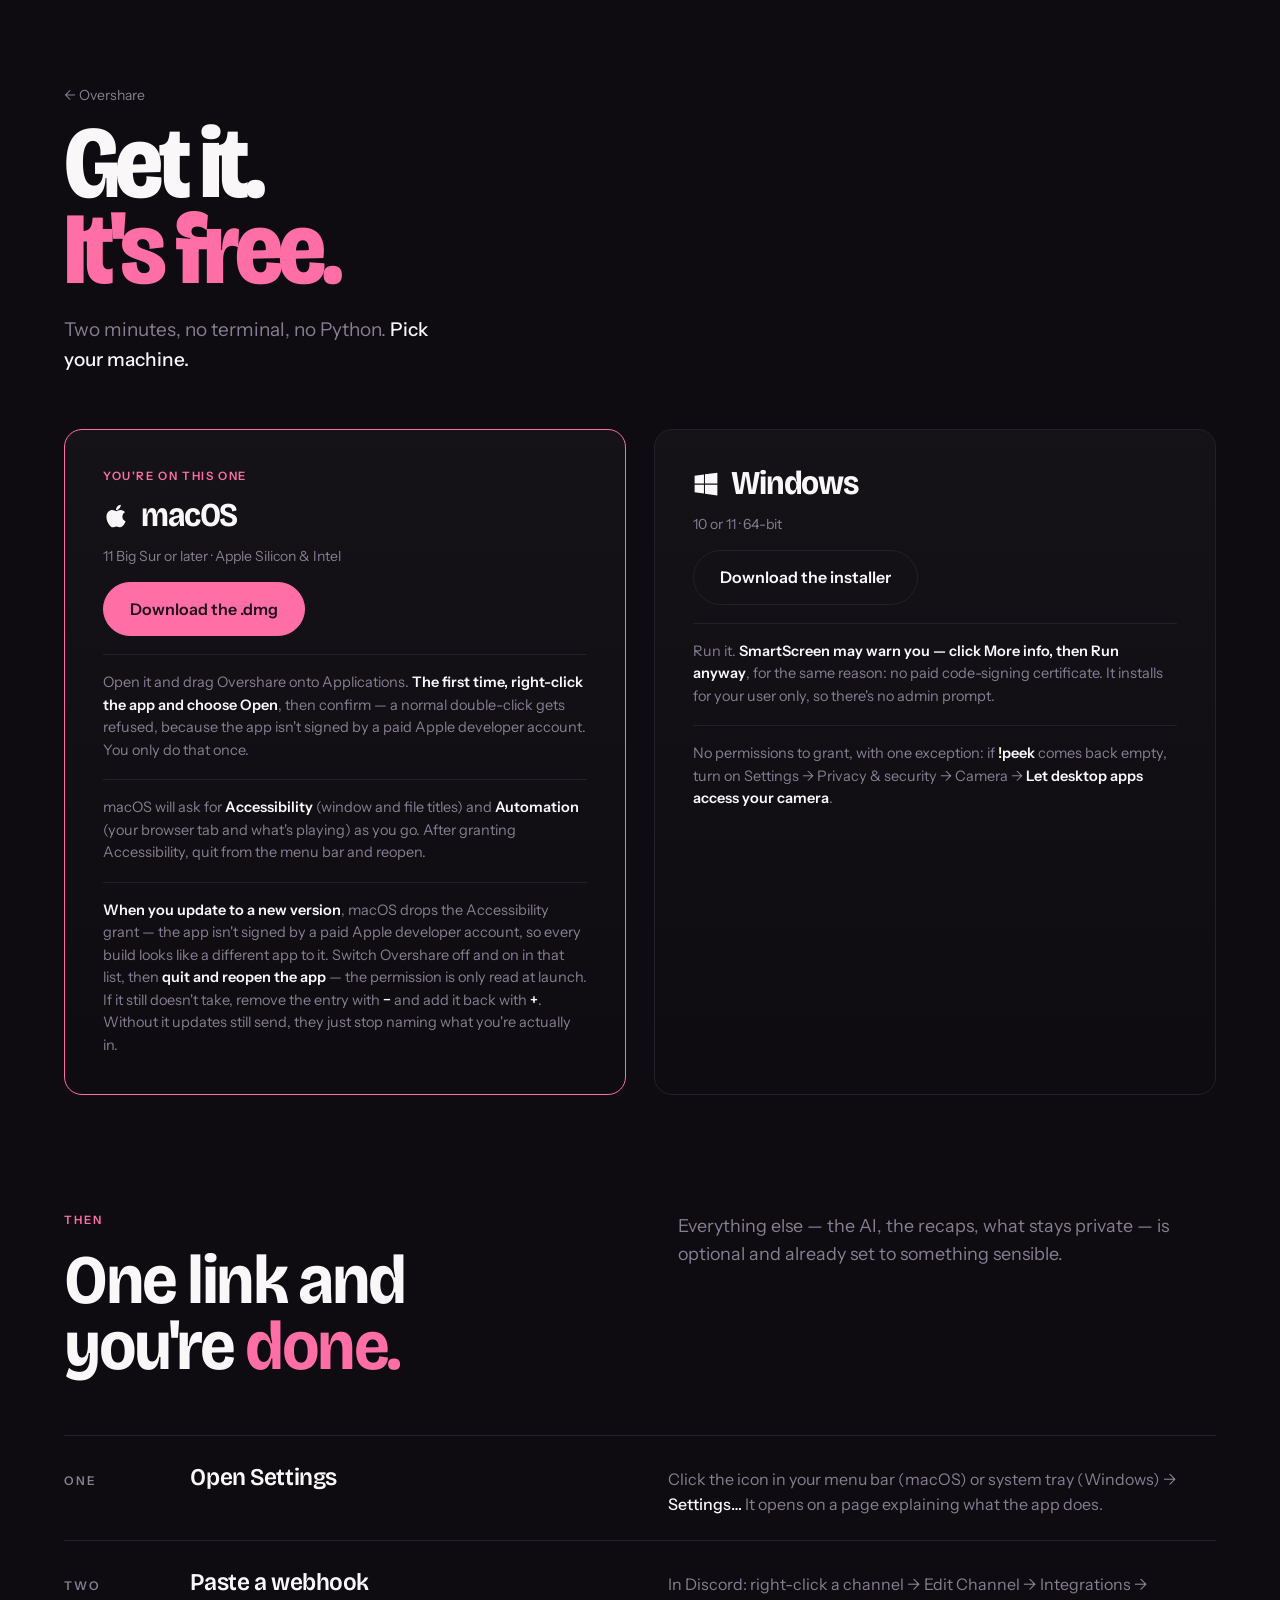
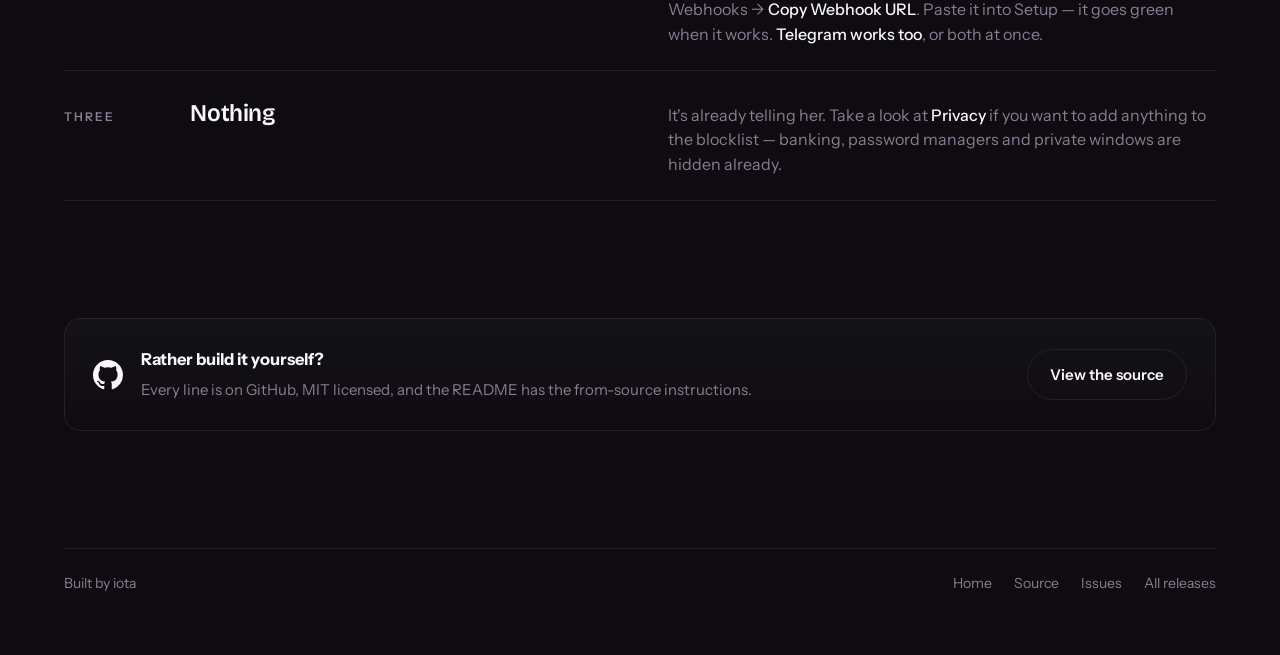
==== docs/install.html @ 35891e6e "Walk back the claim that toggling can't work I said toggling the Accessibility entry "genuinely cann" ====
<!DOCTYPE html>
<html lang="en">
<head>
<meta charset="utf-8">
<meta name="viewport" content="width=device-width, initial-scale=1">
<title>Install Overshare</title>
<meta name="description" content="Download Overshare for macOS or Windows. Two minutes, no terminal, no Python.">
<meta property="og:title" content="Install Overshare">
<meta property="og:description" content="Two minutes, no terminal, no Python.">
<meta property="og:type" content="website">
<link rel="icon" type="image/png" sizes="32x32" href="favicon.png">
<link rel="apple-touch-icon" href="icon-180.png">

<link rel="canonical" href="https://iota-x.github.io/overshare/install.html">
<meta property="og:url" content="https://iota-x.github.io/overshare/install.html">
<meta property="og:image" content="https://iota-x.github.io/overshare/og.png">
<meta property="og:image:width" content="1200">
<meta property="og:image:height" content="630">
<meta name="twitter:card" content="summary_large_image">

<link rel="preconnect" href="https://fonts.googleapis.com">
<link rel="preconnect" href="https://fonts.gstatic.com" crossorigin>
<link href="https://fonts.googleapis.com/css2?family=Bricolage+Grotesque:opsz,wdth,wght@12..96,75..100,400..800&family=Instrument+Sans:ital,wght@0,400..600;1,400&display=swap" rel="stylesheet">
<link rel="stylesheet" href="style.css">
</head>
<body>

<div class="frame">

  <section class="slab">
    <a class="back" href="./">← Overshare</a>
    <h1 class="statement"><span>Get it.</span><span class="hit">It's free.</span></h1>
    <p class="claim up" style="margin-top:22px">
      Two minutes, no terminal, no Python. <b id="ver">Pick your machine.</b></p>
  </section>

  <section class="platforms">
    <div class="plat up" id="mac">
      <span class="tag" id="mac-tag" hidden>You're on this one</span>
      <h2>
        <svg viewBox="0 0 384 512" aria-hidden="true"><path d="M318.7 268.7c-.2-36.7 16.4-64.4 50-84.8-18.8-26.9-47.2-41.7-84.7-44.6-35.5-2.8-74.3 20.7-88.5 20.7-15 0-49.4-19.7-76.4-19.7C63.3 141.2 4 184.8 4 273.5q0 39.3 14.4 81.2c12.8 36.7 59 126.7 107.2 125.2 25.2-.6 43-17.9 75.8-17.9 31.8 0 48.3 17.9 76.4 17.9 48.6-.7 90.4-82.5 102.6-119.3-65.2-30.7-61.7-90-61.7-91.9zm-56.6-164.2c27.3-32.4 24.8-61.9 24-72.5-24.1 1.4-52 16.4-67.9 34.9-17.5 19.8-27.8 44.3-25.6 71.9 26.1 2 49.9-11.4 69.5-34.3z"/></svg>
        macOS
      </h2>
      <p class="req">11 Big Sur or later · Apple Silicon &amp; Intel</p>
      <a class="dl on" id="dl-mac" href="https://github.com/iota-x/overshare/releases/latest/download/Overshare-macOS.dmg">
        Download the .dmg</a>
      <p class="note">Open it and drag Overshare onto Applications. <b>The first
        time, right-click the app and choose Open</b>, then confirm — a normal
        double-click gets refused, because the app isn't signed by a paid Apple
        developer account. You only do that once.</p>
      <p class="note">macOS will ask for <b>Accessibility</b> (window and file
        titles) and <b>Automation</b> (your browser tab and what's playing) as you
        go. After granting Accessibility, quit from the menu bar and reopen.</p>
      <p class="note"><b>When you update to a new version</b>, macOS drops the
        Accessibility grant — the app isn't signed by a paid Apple developer
        account, so every build looks like a different app to it. Switch
        Overshare off and on in that list, then <b>quit and reopen the app</b> —
        the permission is only read at launch. If it still doesn't take, remove
        the entry with <b>−</b> and add it back with <b>+</b>. Without it
        updates still send, they just stop naming what you're actually in.</p>
    </div>

    <div class="plat up" id="win" style="--d:80ms">
      <span class="tag" id="win-tag" hidden>You're on this one</span>
      <h2>
        <svg viewBox="0 0 448 512" aria-hidden="true"><path d="M0 93.7l183.6-25.3v177.4H0V93.7zm0 324.6l183.6 25.3V268.4H0v149.9zm203.8 28L448 480V268.4H203.8v177.9zm0-380.6v180.1H448V32L203.8 65.7z"/></svg>
        Windows
      </h2>
      <p class="req">10 or 11 · 64-bit</p>
      <a class="dl" id="dl-win" href="https://github.com/iota-x/overshare/releases/latest/download/Overshare-Windows.exe">
        Download the installer</a>
      <p class="note">Run it. <b>SmartScreen may warn you — click More info, then
        Run anyway</b>, for the same reason: no paid code-signing certificate. It
        installs for your user only, so there's no admin prompt.</p>
      <p class="note">No permissions to grant, with one exception: if
        <b>!peek</b> comes back empty, turn on Settings → Privacy &amp; security →
        Camera → <b>Let desktop apps access your camera</b>.</p>
    </div>
  </section>

  <section class="beat" style="padding-top:0">
    <div class="split">
      <div class="lines up">
        <span class="kicker">Then</span>
        <h2>One link and you're <em>done.</em></h2>
      </div>
      <div class="say up">
        <p>Everything else — the AI, the recaps, what stays private — is optional
           and already set to something sensible.</p>
      </div>
    </div>

    <div class="rows">
      <div class="row up">
        <span class="k">One</span>
        <h3>Open Settings</h3>
        <p>Click the icon in your menu bar (macOS) or system tray (Windows) →
           <b>Settings…</b> It opens on a page explaining what the app does.</p>
      </div>
      <div class="row up">
        <span class="k">Two</span>
        <h3>Paste a webhook</h3>
        <p>In Discord: right-click a channel → Edit Channel → Integrations →
           Webhooks → <b>Copy Webhook URL</b>. Paste it into Setup — it goes green
           when it works. <b>Telegram works too</b>, or both at once.</p>
      </div>
      <div class="row up">
        <span class="k">Three</span>
        <h3>Nothing</h3>
        <p>It's already telling her. Take a look at <b>Privacy</b> if you want to
           add anything to the blocklist — banking, password managers and private
           windows are hidden already.</p>
      </div>
    </div>
  </section>

  <section class="beat" style="padding-top:0">
    <div class="oss up">
      <svg class="mk" viewBox="0 0 16 16" aria-hidden="true"><path d="M8 0C3.58 0 0 3.58 0 8c0 3.54 2.29 6.53 5.47 7.59.4.07.55-.17.55-.38 0-.19-.01-.82-.01-1.49-2.01.37-2.53-.49-2.69-.94-.09-.23-.48-.94-.82-1.13-.28-.15-.68-.52-.01-.53.63-.01 1.08.58 1.23.82.72 1.21 1.87.87 2.33.66.07-.52.28-.87.51-1.07-1.78-.2-3.64-.89-3.64-3.95 0-.87.31-1.59.82-2.15-.08-.2-.36-1.02.08-2.12 0 0 .67-.21 2.2.82.64-.18 1.32-.27 2-.27s1.36.09 2 .27c1.53-1.04 2.2-.82 2.2-.82.44 1.1.16 1.92.08 2.12.51.56.82 1.27.82 2.15 0 3.07-1.87 3.75-3.65 3.95.29.25.54.73.54 1.48 0 1.07-.01 1.93-.01 2.2 0 .21.15.46.55.38A8.01 8.01 0 0 0 16 8c0-4.42-3.58-8-8-8Z"/></svg>
      <div><b>Rather build it yourself?</b>
        <span>Every line is on GitHub, MIT licensed, and the README has the
        from-source instructions.</span></div>
      <a class="dl" href="https://github.com/iota-x/overshare">View the source</a>
    </div>
  </section>

  <footer>
    <span>Built by <a href="https://github.com/iota-x">iota</a></span>
    <nav>
      <a href="./">Home</a>
      <a href="https://github.com/iota-x/overshare">Source</a>
      <a href="https://github.com/iota-x/overshare/issues">Issues</a>
      <a href="https://github.com/iota-x/overshare/releases">All releases</a>
    </nav>
  </footer>
</div>

<script>
  // The statement's words are hidden until `lit` lands — same as the home page.
  document.body.classList.add('lit');

  document.querySelectorAll('.up').forEach(function (e) {
    setTimeout(function () { e.classList.add('in'); }, 40);
  });

  // Lead with the platform they're actually on, and name the real files.
  (function () {
    var win = /Windows/i.test(navigator.userAgent);
    document.getElementById(win ? 'win-tag' : 'mac-tag').hidden = false;
    document.getElementById(win ? 'win' : 'mac').classList.add('here');
    if (win) {
      document.getElementById('dl-win').classList.add('on');
      document.getElementById('dl-mac').classList.remove('on');
    }
    fetch('https://api.github.com/repos/iota-x/overshare/releases/latest')
      .then(function (r) { return r.ok ? r.json() : Promise.reject(r.status); })
      .then(function (rel) {
        var mb = function (b) { return Math.round(b / 1048576) + ' MB'; };
        (rel.assets || []).forEach(function (a) {
          // hrefs are permanent already; the API only supplies the labels.
          if (/^Overshare-\d.*\.dmg$/i.test(a.name)) {
            document.getElementById('dl-mac').textContent = 'Download the .dmg · ' + mb(a.size);
          }
          if (/^Overshare-Setup-\d.*\.exe$/i.test(a.name)) {
            document.getElementById('dl-win').textContent = 'Download the installer · ' + mb(a.size);
          }
        });
        if (rel.tag_name) {
          document.getElementById('ver').textContent =
            'Latest is ' + rel.tag_name + '. Pick your machine.';
        }
      }).catch(function () {});
  })();
</script>

</body>
</html>
---- docs/style.css ----
/* ------------------------------------------------------------------------
     Minimal, so everything rests on the type. One statement, one enormous
     product shot, and as little else as the page can survive with. The accent
     appears three times on the whole page; that scarcity is the point.
     ------------------------------------------------------------------------ */
  :root {
    --ink:   #0E0C11;
    --raise: #16131B;   /* the only lifted surface */
    --edge:  #251F2D;
    --text:  #FAF7F9;
    --mute:  #877E92;
    --rose:  #FF6FA5;
    --iris:  #F2C14B;   /* the eye, and only the eye */

    --display: "Bricolage Grotesque", system-ui, sans-serif;
    --body:    "Instrument Sans", system-ui, -apple-system, sans-serif;

    --gut: clamp(24px, 5vw, 76px);   /* one gutter, everywhere */
    --beat: clamp(88px, 13vh, 160px);/* one vertical rhythm, everywhere */
  }

  * { box-sizing: border-box; }
  html { scroll-behavior: smooth; }
  body {
    margin: 0; background: var(--ink); color: var(--text);
    font-family: var(--body); font-size: 17px; line-height: 1.55;
    -webkit-font-smoothing: antialiased; overflow-x: hidden;
  }
  a { color: inherit; }
  ::selection { background: var(--rose); color: #23101A; }
  :focus-visible { outline: 2px solid var(--rose); outline-offset: 4px; }

  .frame { width: 100%; max-width: 1440px; margin-inline: auto; padding-inline: var(--gut); }

  /* Small letterspaced labels do the work a mono face would, without adding
     a third typeface to a page this quiet. */
  .kicker {
    display: block; font-size: 11.5px; font-weight: 600; letter-spacing: .18em;
    text-transform: uppercase; color: var(--rose); margin-bottom: 4px;
  }
  .label {
    font-size: 11.5px; font-weight: 600; letter-spacing: .18em;
    text-transform: uppercase; color: var(--mute);
  }

  /* --- The statement ------------------------------------------------------- */
  .hero { min-height: 100svh; display: flex; flex-direction: column; justify-content: space-between;
          padding-top: 26px; padding-bottom: clamp(28px, 5vh, 56px); }
  /* The art used to start flush against the top rule with nothing between them. */
  .hero-body { margin-top: clamp(28px, 6vh, 72px); }
  .hero-top { display: flex; align-items: center; gap: 14px; }
  .mark { font-family: var(--display); font-weight: 700; font-size: 17px;
          letter-spacing: -.02em; display: inline-flex; align-items: center; gap: 9px; }
  .mark svg { width: 21px; height: 21px; fill: none; stroke: var(--rose);
              stroke-width: 1.7; stroke-linecap: round; stroke-linejoin: round; }

  /* The right of the top rule was empty, and on a page this bare an empty
     corner reads as unfinished rather than as restraint. */
  .top-nav { margin-left: auto; display: flex; align-items: center; gap: 6px; }
  .top-nav a {
    display: inline-flex; align-items: center; gap: 8px; text-decoration: none;
    color: var(--mute); font-size: 14px; padding: 8px 12px; border-radius: 999px;
    transition: color .2s, background .2s;
  }
  .top-nav a:hover { color: var(--text); background: var(--raise); }
  /* The one filled thing in the nav — it's the only action the page wants. */
  .top-nav a.cta { background: var(--rose); color: #23101A; font-weight: 600; }
  .top-nav a.cta:hover { background: #FF87B6; color: #23101A; }
  .top-nav svg { width: 16px; height: 16px; fill: currentColor; }
  @media (max-width: 700px) { .top-nav a span { display: none; } }

  /* Statement left, the app to its right — the empty half was the loudest
     thing on the page. */
  .hero-body { display: grid; grid-template-columns: minmax(0, 1fr); align-items: center; }
  @media (min-width: 1080px) {
    .hero-body { grid-template-columns: minmax(0, 1.2fr) minmax(0, .8fr); gap: clamp(24px, 4vw, 64px); }
    /* Sharing the row with the art costs the statement some width, so it comes
       down a size — "She knows" belongs on one line. */
    .hero .statement { font-size: clamp(58px, 9.4vw, 148px); }
  }
  .hero-art { position: relative; display: none; }
  @media (min-width: 1080px) { .hero-art { display: block; } }
  /* The eight pages crossfade in place; the frame never moves. */
  /* Run to the actual right edge of the screen. At 118% the window stopped
     short of it on a wide display, which read as a cropped picture rather than
     one continuing past the frame. The extra is the container's own gutter plus
     whatever centring margin the 1440 cap leaves over. */
  .hero-art .frames {
    position: relative; aspect-ratio: 880 / 1014;
    width: calc(100% + var(--gut) + max(0px, (100vw - 1440px) / 2));
    border: 1px solid var(--edge); border-radius: 16px; overflow: hidden;
    box-shadow: 0 70px 150px -60px rgba(0,0,0,1);
    mask-image: linear-gradient(180deg, #000 72%, transparent);
    -webkit-mask-image: linear-gradient(180deg, #000 72%, transparent);
  }
  .hero-art .frame {
    position: absolute; inset: 0; width: 100%; height: 100%;
    object-fit: cover; object-position: top left;
    /* Short on purpose: the eight shots share an identical sidebar, so a slow
       crossfade ghosts two highlighted rows at once. This reads as a click. */
    opacity: 0; transition: opacity .16s linear;
  }
  .hero-art .frame.on { opacity: 1; }

  /* Rows of the app's own sidebar, as percentages of the shot — the window is
     a fixed layout, so these stay aligned at every size. */
  /* Same width as the frames, so the hotspots stay over the drawn sidebar. */
  .hero-art .spots {
    position: absolute; inset: 0;
    width: calc(100% + var(--gut) + max(0px, (100vw - 1440px) / 2));
  }
  .hero-art .spots button {
    position: absolute; left: 2%; width: 33%; height: 6.14%;
    background: none; border: 0; padding: 0; cursor: pointer; border-radius: 8px;
  }
  .hero-art .spots button:nth-child(1) { top: 10.4%; }
  .hero-art .spots button:nth-child(2) { top: 16.6%; }
  .hero-art .spots button:nth-child(3) { top: 22.7%; }
  .hero-art .spots button:nth-child(4) { top: 28.9%; }
  .hero-art .spots button:nth-child(5) { top: 35.0%; }
  .hero-art .spots button:nth-child(6) { top: 41.1%; }
  .hero-art .spots button:nth-child(7) { top: 47.3%; }
  .hero-art .spots button:nth-child(8) { top: 53.4%; }
  /* A bloom behind the window, not around it. The old one reached 12% past
     each side, which against a dark screenshot read as a box the picture was
     failing to fill. Kept well inside the art and much softer. */
  .hero-art::after {
    content: ""; position: absolute; z-index: -1; pointer-events: none;
    left: 18%; right: 18%; top: 8%; height: 46%;
    background: radial-gradient(closest-side, rgba(255,111,165,.14), transparent);
    filter: blur(52px);
  }

  .statement {
    font-family: var(--display);
    font-variation-settings: "wdth" 88, "opsz" 96;
    font-weight: 800;
    font-size: clamp(58px, 14.2vw, 208px);
    line-height: .84; letter-spacing: -.045em;
    margin: clamp(40px, 8vh, 90px) 0 0; text-wrap: balance;
  }
  .statement > span { display: block; }
  .statement .hit { color: var(--rose); }

  /* The second line types itself: "She knows everything." → "she knows it's
     3am." and back. min-height holds the line open while it's mid-delete, so
     the art beside it doesn't jump every few seconds. */
  .statement .hit { min-height: .84em; }
  .statement .caret {
    display: inline-block; width: .055em; height: .62em; margin-left: .04em;
    background: currentColor; vertical-align: baseline;
    animation: blink 1.1s steps(1, end) infinite;
  }
  @keyframes blink { 0%, 55% { opacity: 1; } 56%, 100% { opacity: 0; } }
  /* Nothing types itself when motion is turned down — the first word just sits
     there, which is the sentence the page is actually making. */
  @media (prefers-reduced-motion: reduce) { .statement .caret { display: none; } }

  .foot-hero {
    display: flex; align-items: flex-end; justify-content: space-between;
    gap: 32px; flex-wrap: wrap; margin-top: clamp(36px, 7vh, 78px);
  }
  .claim { max-width: 30ch; color: var(--mute); font-size: clamp(16px, 1.5vw, 19px); }
  .claim b { color: var(--text); font-weight: 500; }

  .grab { display: flex; gap: 10px; flex-wrap: wrap; align-items: center; }
  .dl {
    display: inline-flex; align-items: center; gap: 9px; text-decoration: none;
    padding: 13px 22px; border-radius: 999px; font-size: 15px; font-weight: 600;
    border: 1px solid var(--edge); color: var(--text);
    transition: border-color .25s, background .25s, transform .25s;
  }
  .dl:hover { border-color: #4A4056; transform: translateY(-2px); }
  .dl.on { background: var(--rose); border-color: var(--rose); color: #23101A; }
  .dl.on:hover { background: #FF87B6; border-color: #FF87B6; }
  .dl svg { width: 17px; height: 17px; fill: currentColor; }
  .meta { color: var(--mute); font-size: 13px; letter-spacing: .01em; }

  /* --- The watcher --------------------------------------------------------
     An original ringed-iris eye, not anyone's character art. The pupil tracks
     the cursor for as long as you're on the page: the product watches you, so
     the page does too. */
  .eye { display: block; overflow: visible; }
  .eye .lid   { fill: none; stroke: currentColor; stroke-width: 2.6;
                stroke-linecap: round; stroke-linejoin: round; }
  .eye .globe { fill: var(--iris); stroke: none; }
  .eye .ring  { fill: none; stroke: #1A1206; stroke-width: 1.7; opacity: .8; }
  .eye .pupil { fill: #150F04; }
  .eye .look  { transition: transform .18s cubic-bezier(.22,.61,.36,1); }
  .eye .shutter {
    transform-origin: 50% 50%; transform-box: fill-box;
    animation: blink 7s ease-in-out infinite;
  }
  @keyframes blink {
    0%, 92%, 100% { transform: scaleY(1); }
    95%           { transform: scaleY(.06); }
  }

  .watcher {
    display: flex; flex-direction: column; align-items: center; gap: 22px;
    padding-block: var(--beat); text-align: center; color: var(--rose);
  }
  .watcher .art {
    display: block; width: 100%; max-width: 1100px; height: auto;
    border: 1px solid var(--edge); border-radius: 14px;
    box-shadow: 0 50px 120px -50px rgba(255,111,165,.28),
                0 40px 100px -60px rgba(0,0,0,.9);
  }
  /* The picture already says the line, so the caption stays a caption. */
  .watcher p { margin: 0; }
  .watcher small { color: var(--mute); font-size: 15px; }
  /* Says out loud what the picture is doing there. Quieter than the caption
     above it, because it's the legal note and not the joke. */
  .watcher .fineprint { max-width: 62ch; }
  .watcher .fineprint small { font-size: 12.5px; line-height: 1.55; opacity: .62; }

  .mark .eye { width: 22px; height: 22px; color: var(--rose); }

  @media (prefers-reduced-motion: reduce) {
    .eye .shutter { animation: none; }
    .eye .look { transition: none; }
  }

  /* --- The shot ------------------------------------------------------------ */
  .stage { padding-block: var(--beat); position: relative; }
  .stage::before {                        /* echoes the hero's glow, once */
    content: ""; position: absolute; z-index: 0;
    left: 50%; top: 16%; width: min(720px, 62vw); height: 300px;
    transform: translateX(-50%);
    background: radial-gradient(closest-side, rgba(255,111,165,.11), transparent);
    filter: blur(46px); pointer-events: none;
  }
  .shot { position: relative; z-index: 1; }
  /* Capped: full-bleed, this was the loudest thing on the page. */
  .shot { max-width: 1040px; margin-inline: auto; }
  .shot img {
    display: block; width: 100%; height: auto; cursor: zoom-in;
    border: 1px solid var(--edge); border-radius: clamp(10px, 1.2vw, 18px);
    box-shadow: 0 60px 140px -50px rgba(0,0,0,.95);
  }
  .cap { display: flex; justify-content: space-between; gap: 20px;
         margin-top: 18px; flex-wrap: wrap; }

  /* --- Prose beats: a few lines, set large. No cards. --------------------- */
  .beat { padding-block: var(--beat); }
  /* The measure belongs on the heading, not its wrapper: `ch` resolves against
     the element's own font, so 22ch on a 17px container was a 190px column and
     the 76px headings broke every other word. */
  .lines { max-width: none; }
  .lines h2 { max-width: 13ch; }
  h2 {
    font-family: var(--display); font-variation-settings: "wdth" 92, "opsz" 40;
    font-weight: 700; font-size: clamp(34px, 5.4vw, 76px);
    line-height: .96; letter-spacing: -.035em; margin: 18px 0 0;
  }
  h2 em { font-style: normal; color: var(--rose); }

  .split { display: grid; grid-template-columns: 1fr 1fr; gap: clamp(32px, 6vw, 96px); align-items: start; }
  .split .say { color: var(--mute); font-size: clamp(16px, 1.4vw, 19px); max-width: 46ch; }
  .split .say p { margin: 0 0 18px; }
  .split .say p:last-child { margin-bottom: 0; }
  .split .say b { color: var(--text); font-weight: 500; }

  /* A list that reads as a list, not a grid of boxes. */
  .rows { border-top: 1px solid var(--edge); margin-top: clamp(40px, 6vh, 72px); }
  .row {
    display: grid; grid-template-columns: 8ch 1fr 1.25fr; gap: clamp(16px, 3vw, 48px);
    padding: clamp(20px, 2.6vh, 30px) 0; border-bottom: 1px solid var(--edge);
    align-items: baseline;
  }
  .row .k { color: var(--mute); font-size: 12px; font-weight: 600;
            letter-spacing: .16em; text-transform: uppercase; }
  .row h3 { margin: 0; font-size: clamp(18px, 1.9vw, 24px); font-weight: 600;
            letter-spacing: -.018em; font-family: var(--display);
            font-variation-settings: "wdth" 95, "opsz" 24; }
  .row p { margin: 0; color: var(--mute); font-size: 16px; }
  .row p b { color: var(--text); font-weight: 500; }

  .pair { display: grid; grid-template-columns: 1fr 1fr; gap: clamp(14px, 2vw, 26px);
          margin-top: clamp(36px, 6vh, 64px); }
  .pair img {
    display: block; width: 100%; height: auto; cursor: zoom-in;
    border: 1px solid var(--edge); border-radius: 12px;
  }
  .pair figure { margin: 0; }
  .pair figcaption { margin-top: 12px; color: var(--mute); font-size: 14px; }
  .pair figcaption b { color: var(--text); font-weight: 500; }

  details { border-bottom: 1px solid var(--edge); }
  details summary {
    cursor: pointer; list-style: none; padding: 20px 0;
    font-size: clamp(17px, 1.7vw, 21px); font-weight: 500; letter-spacing: -.015em;
    display: flex; justify-content: space-between; align-items: center; gap: 20px;
  }
  details summary::-webkit-details-marker { display: none; }
  details summary::after { content: "+"; color: var(--mute); font-weight: 400; }
  details[open] summary::after { content: "−"; color: var(--rose); }
  details .ans { padding: 0 0 22px; color: var(--mute); max-width: 62ch; margin: 0; }

  .close { padding-block: var(--beat) clamp(40px, 6vh, 70px); }
  .close .statement { font-size: clamp(40px, 8.6vw, 128px); margin-top: 0; }

  footer {
    border-top: 1px solid var(--edge); padding: 24px 0 60px;
    display: flex; justify-content: space-between; gap: 20px; flex-wrap: wrap;
    color: var(--mute); font-size: 14px;
  }
  footer a { text-decoration: none; }
  footer a:hover { color: var(--rose); }
  footer nav { display: flex; gap: 22px; flex-wrap: wrap; }

  /* --- Motion: one load sequence, then quiet ------------------------------ */
  .up { opacity: 0; transform: translateY(14px); }
  .up.in { opacity: 1; transform: none;
           transition: opacity .8s cubic-bezier(.19,1,.22,1), transform .8s cubic-bezier(.19,1,.22,1); }
  .statement > span { opacity: 0; transform: translateY(.14em); }
  .lit .statement > span {
    opacity: 1; transform: none;
    transition: opacity .9s cubic-bezier(.19,1,.22,1), transform .9s cubic-bezier(.19,1,.22,1);
  }
  .lit .statement > span:nth-child(2) { transition-delay: .09s; }
  .lit .statement > span:nth-child(3) { transition-delay: .18s; }

  @media (prefers-reduced-motion: reduce) {
    html { scroll-behavior: auto; }
    .up, .statement > span { opacity: 1; transform: none; transition: none; }
  }

  @media (max-width: 900px) {
    .split { grid-template-columns: 1fr; }
    .row { grid-template-columns: 1fr; gap: 8px; }
    .row .k { margin-bottom: 4px; }
    .pair { grid-template-columns: 1fr; }
    .lines { max-width: none; }
  }

  /* --- Overlays ------------------------------------------------------------ */
  #lightbox, #changelog {
    position: fixed; inset: 0; display: none; align-items: center; justify-content: center;
    padding: 22px; background: rgba(8,6,10,.93);
    backdrop-filter: blur(8px); -webkit-backdrop-filter: blur(8px);
  }
  #lightbox { z-index: 50; cursor: zoom-out; }
  #changelog { z-index: 60; }
  #lightbox.open, #changelog.open { display: flex; }
  #lightbox img { max-width: 100%; max-height: 100%; border-radius: 12px;
                  border: 1px solid rgba(255,255,255,.12); }
  #lightbox .x, .cl-x {
    border: 1px solid var(--edge); background: var(--raise); color: var(--mute);
    cursor: pointer; border-radius: 999px;
  }
  #lightbox .x { position: absolute; top: 18px; right: 22px; width: 40px; height: 40px; font-size: 19px; }
  .cl { background: var(--ink); border: 1px solid var(--edge); border-radius: 16px;
        width: min(680px, 100%); max-height: min(80vh, 760px); display: flex;
        flex-direction: column; overflow: hidden; }
  .cl-top { display: flex; align-items: center; gap: 14px; padding: 18px 22px;
            border-bottom: 1px solid var(--edge); flex-wrap: wrap; }
  .cl-top h3 { margin: 0; font-family: var(--display); font-size: 20px; font-weight: 700;
               letter-spacing: -.02em; }
  .cl-top .dl { margin-left: auto; padding: 8px 15px; font-size: 13px; }
  .cl-x { width: 32px; height: 32px; font-size: 17px; }
  .cl-x:hover { color: var(--text); }
  .cl-body { overflow-y: auto; padding: 4px 22px 22px; }
  .rel { padding: 20px 0; border-bottom: 1px solid var(--edge); }
  .rel:last-child { border-bottom: none; }
  .rel-h { display: flex; align-items: baseline; gap: 12px; flex-wrap: wrap; margin-bottom: 9px; }
  .rel-h b { font-size: 17px; font-family: var(--display); letter-spacing: -.02em; }
  .rel-h .now { font-size: 10.5px; letter-spacing: .14em; background: var(--rose);
                color: #23101A; padding: 3px 9px; border-radius: 999px; font-weight: 600; }
  .rel-h time { font-size: 13px; color: var(--mute); }
  .md { font-size: 15px; color: var(--mute); }
  .md h3 { font-size: 15px; margin: 15px 0 6px; font-weight: 600; color: var(--text); }
  .md p { margin: 0 0 10px; }
  .md ul { margin: 0 0 10px; padding-left: 20px; }
  .md li { margin-bottom: 5px; }
  .md b { color: var(--text); font-weight: 500; }
  .md code { font-size: 13px; background: var(--raise); border: 1px solid var(--edge);
             border-radius: 5px; padding: 1px 6px; }
  .empty { color: var(--mute); text-align: center; padding: 26px 0; }

/* --- Install page --------------------------------------------------------
   Its own page because "how do I actually get this" was a paragraph buried
   two thirds down the home page, competing with everything around it. */
.slab { padding-block: clamp(56px, 9vh, 110px) clamp(28px, 4vh, 48px); }
.slab .statement { font-size: clamp(44px, 8vw, 116px); margin-top: 14px; }
.back { display: inline-flex; align-items: center; gap: 8px; text-decoration: none;
        color: var(--mute); font-size: 14px; }
.back:hover { color: var(--rose); }

.platforms { display: grid; grid-template-columns: repeat(2, 1fr);
             gap: clamp(16px, 2.4vw, 28px); padding-bottom: var(--beat); }
@media (max-width: 860px) { .platforms { grid-template-columns: 1fr; } }
.plat {
  border: 1px solid var(--edge); border-radius: 18px; padding: clamp(24px, 3vw, 38px);
  background: linear-gradient(180deg, rgba(255,255,255,.028), transparent);
  display: flex; flex-direction: column; gap: 14px;
}
.plat.here { border-color: var(--rose); }
.plat h2 { font-size: clamp(24px, 2.6vw, 34px); margin: 0; display: flex;
           align-items: center; gap: 12px; }
.plat h2 svg { width: 26px; height: 26px; fill: currentColor; }
.plat .req { color: var(--mute); font-size: 14px; margin: 0; }
.plat .dl { align-self: flex-start; font-size: 16px; padding: 14px 26px; }
.plat .note { border-top: 1px solid var(--edge); padding-top: 16px; margin: 4px 0 0;
              color: var(--mute); font-size: 14.5px; }
.plat .note b { color: var(--text); font-weight: 600; }
.plat .tag { align-self: flex-start; font-size: 11.5px; font-weight: 600;
             letter-spacing: .14em; text-transform: uppercase; color: var(--rose); }

/* --- Open-source strip ---------------------------------------------------
   These were dropped when the page was rewritten, but install.html still uses
   them. Without a width the octocat has a viewBox and nothing else, so it
   expands to fill the page. */
.oss {
  border: 1px solid var(--edge); border-radius: 16px; padding: clamp(20px, 2.6vw, 28px);
  display: flex; gap: 18px; flex-wrap: wrap; align-items: center;
  background: linear-gradient(180deg, rgba(255,255,255,.028), transparent);
}
.oss svg.mk { width: 30px; height: 30px; flex: none; fill: var(--text); }
.oss > div { flex: 1 1 320px; }
.oss b { display: block; font-size: 16.5px; margin-bottom: 3px; }
.oss span { color: var(--mute); font-size: 15px; }
.oss .dl { flex: none; }
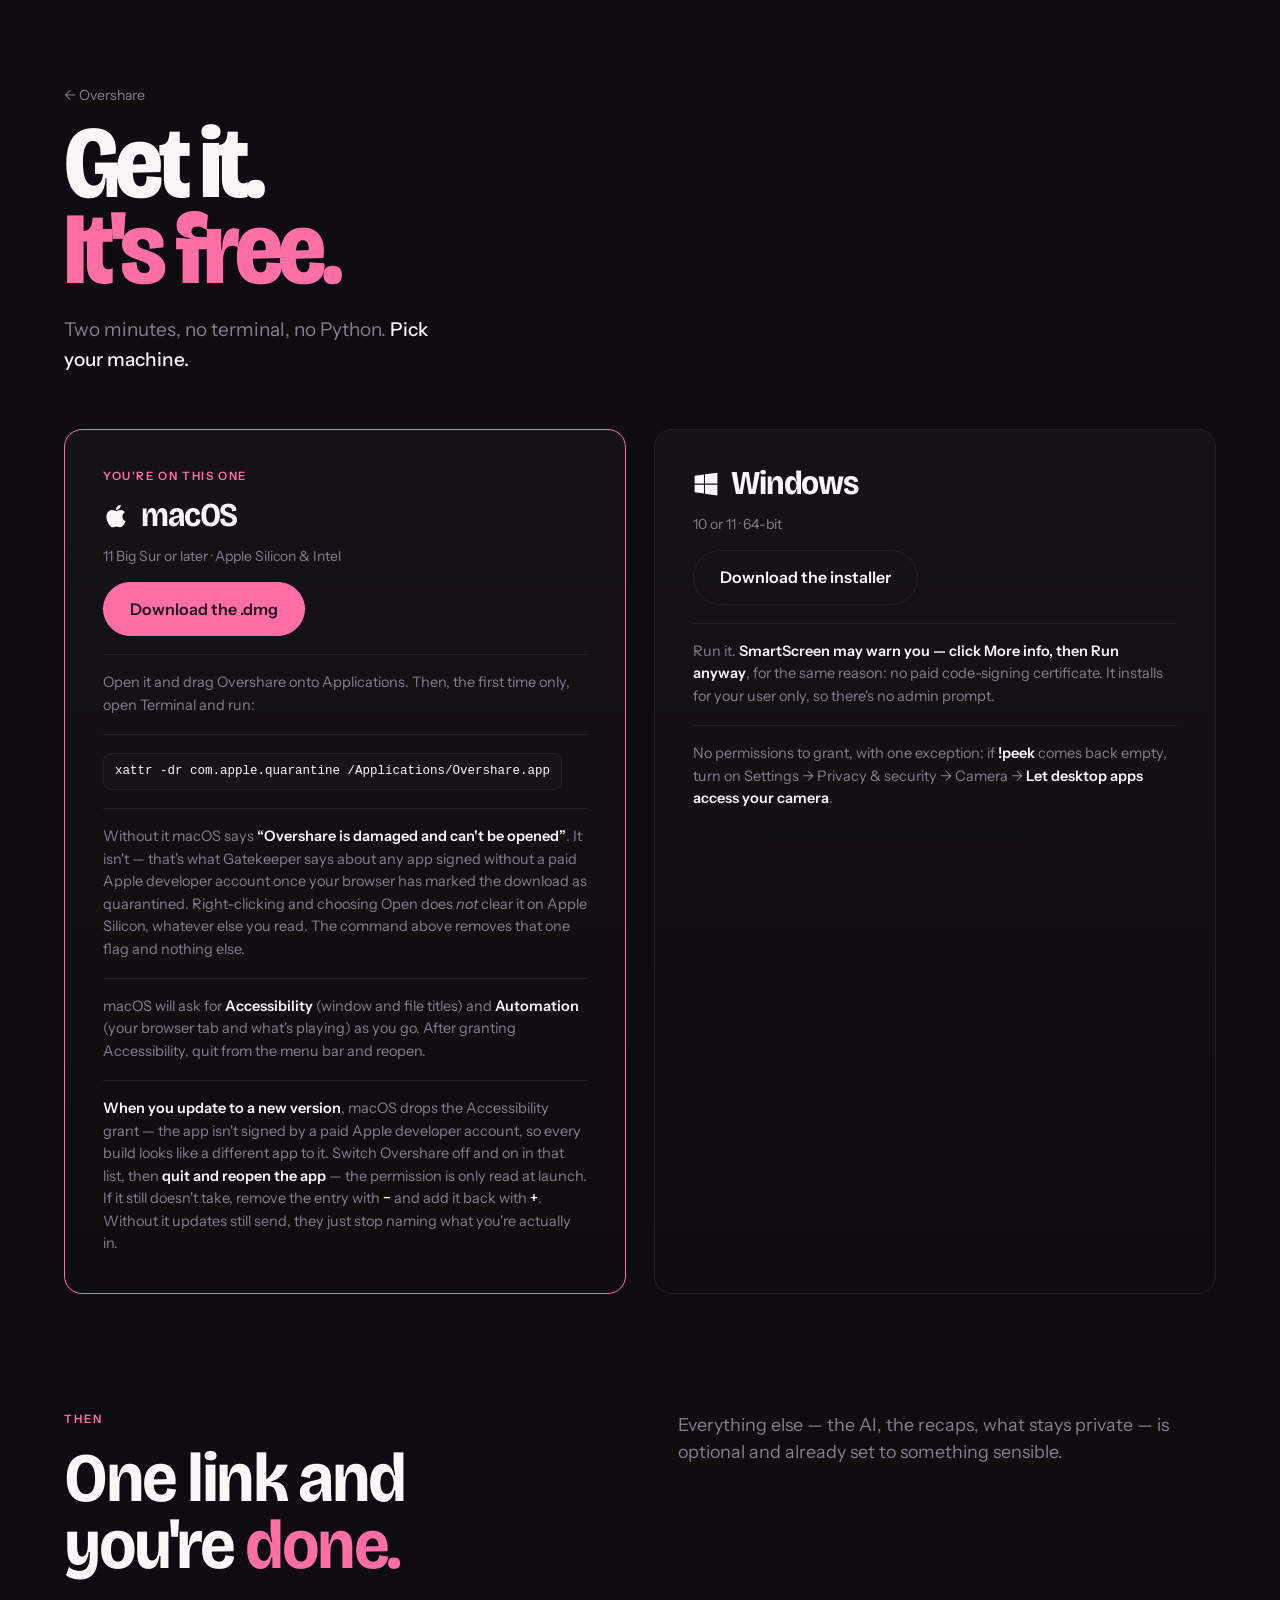
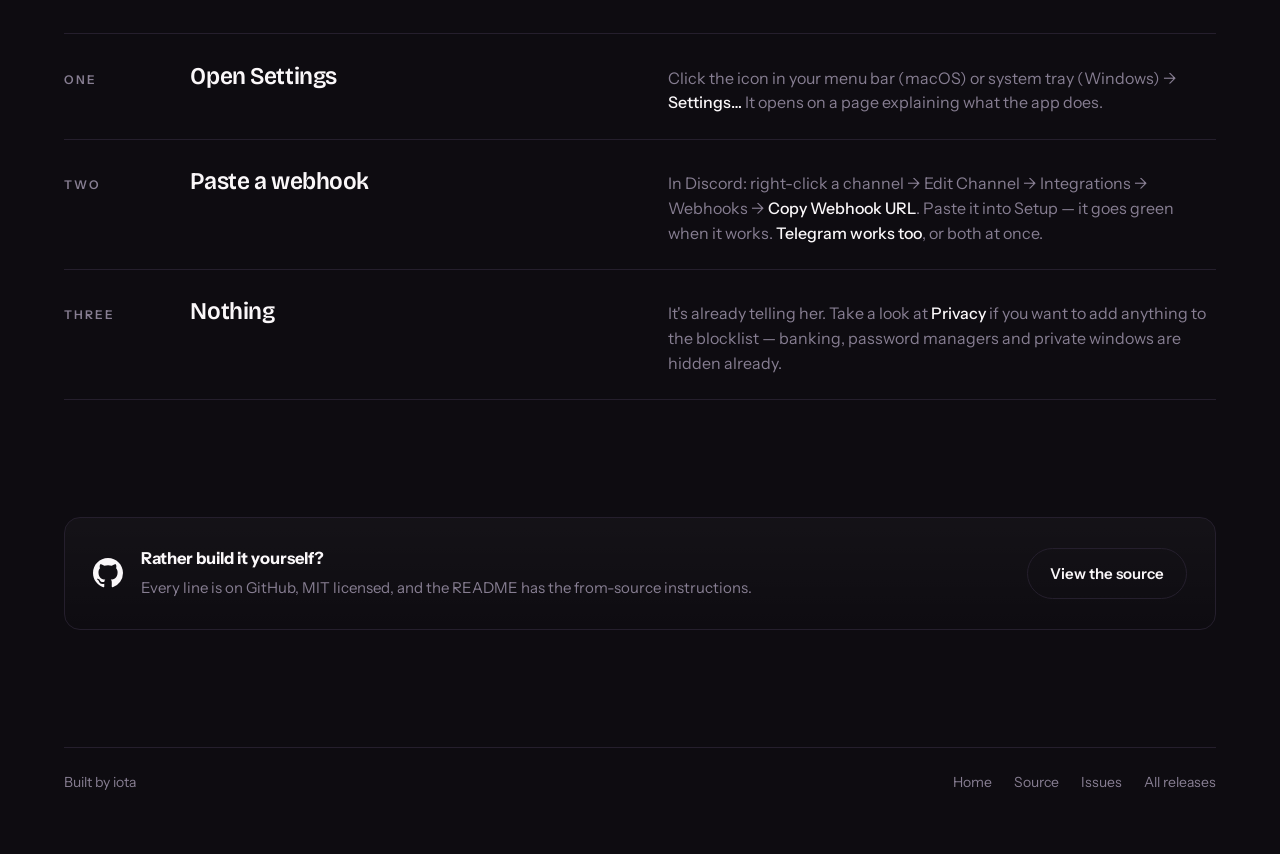
==== commit 5b6c521a: "Install the update over this copy, instead of asking for a drag "Download and install" downloaded, o" ====
--- a/docs/install.html
+++ b/docs/install.html
@@ -44,10 +44,15 @@
       <p class="req">11 Big Sur or later · Apple Silicon &amp; Intel</p>
       <a class="dl on" id="dl-mac" href="https://github.com/iota-x/overshare/releases/latest/download/Overshare-macOS.dmg">
         Download the .dmg</a>
-      <p class="note">Open it and drag Overshare onto Applications. <b>The first
-        time, right-click the app and choose Open</b>, then confirm — a normal
-        double-click gets refused, because the app isn't signed by a paid Apple
-        developer account. You only do that once.</p>
+      <p class="note">Open it and drag Overshare onto Applications. Then, the
+        first time only, open Terminal and run:</p>
+      <p class="note"><code>xattr -dr com.apple.quarantine /Applications/Overshare.app</code></p>
+      <p class="note">Without it macOS says <b>“Overshare is damaged and can't
+        be opened”</b>. It isn't — that's what Gatekeeper says about any app
+        signed without a paid Apple developer account once your browser has
+        marked the download as quarantined. Right-clicking and choosing Open
+        does <i>not</i> clear it on Apple Silicon, whatever else you read. The
+        command above removes that one flag and nothing else.</p>
       <p class="note">macOS will ask for <b>Accessibility</b> (window and file
         titles) and <b>Automation</b> (your browser tab and what's playing) as you
         go. After granting Accessibility, quit from the menu bar and reopen.</p>
--- a/docs/style.css
+++ b/docs/style.css
@@ -374,6 +374,14 @@
   .md ul { margin: 0 0 10px; padding-left: 20px; }
   .md li { margin-bottom: 5px; }
   .md b { color: var(--text); font-weight: 500; }
+  /* The one command on the install page has to be selectable and obvious. */
+  .note code {
+    display: inline-block; font-size: 12.5px; line-height: 1.5;
+    background: var(--raise); border: 1px solid var(--edge);
+    border-radius: 8px; padding: 8px 11px; margin-top: 2px;
+    color: var(--text); user-select: all; overflow-wrap: anywhere;
+  }
+
   .md code { font-size: 13px; background: var(--raise); border: 1px solid var(--edge);
              border-radius: 5px; padding: 1px 6px; }
   .empty { color: var(--mute); text-align: center; padding: 26px 0; }
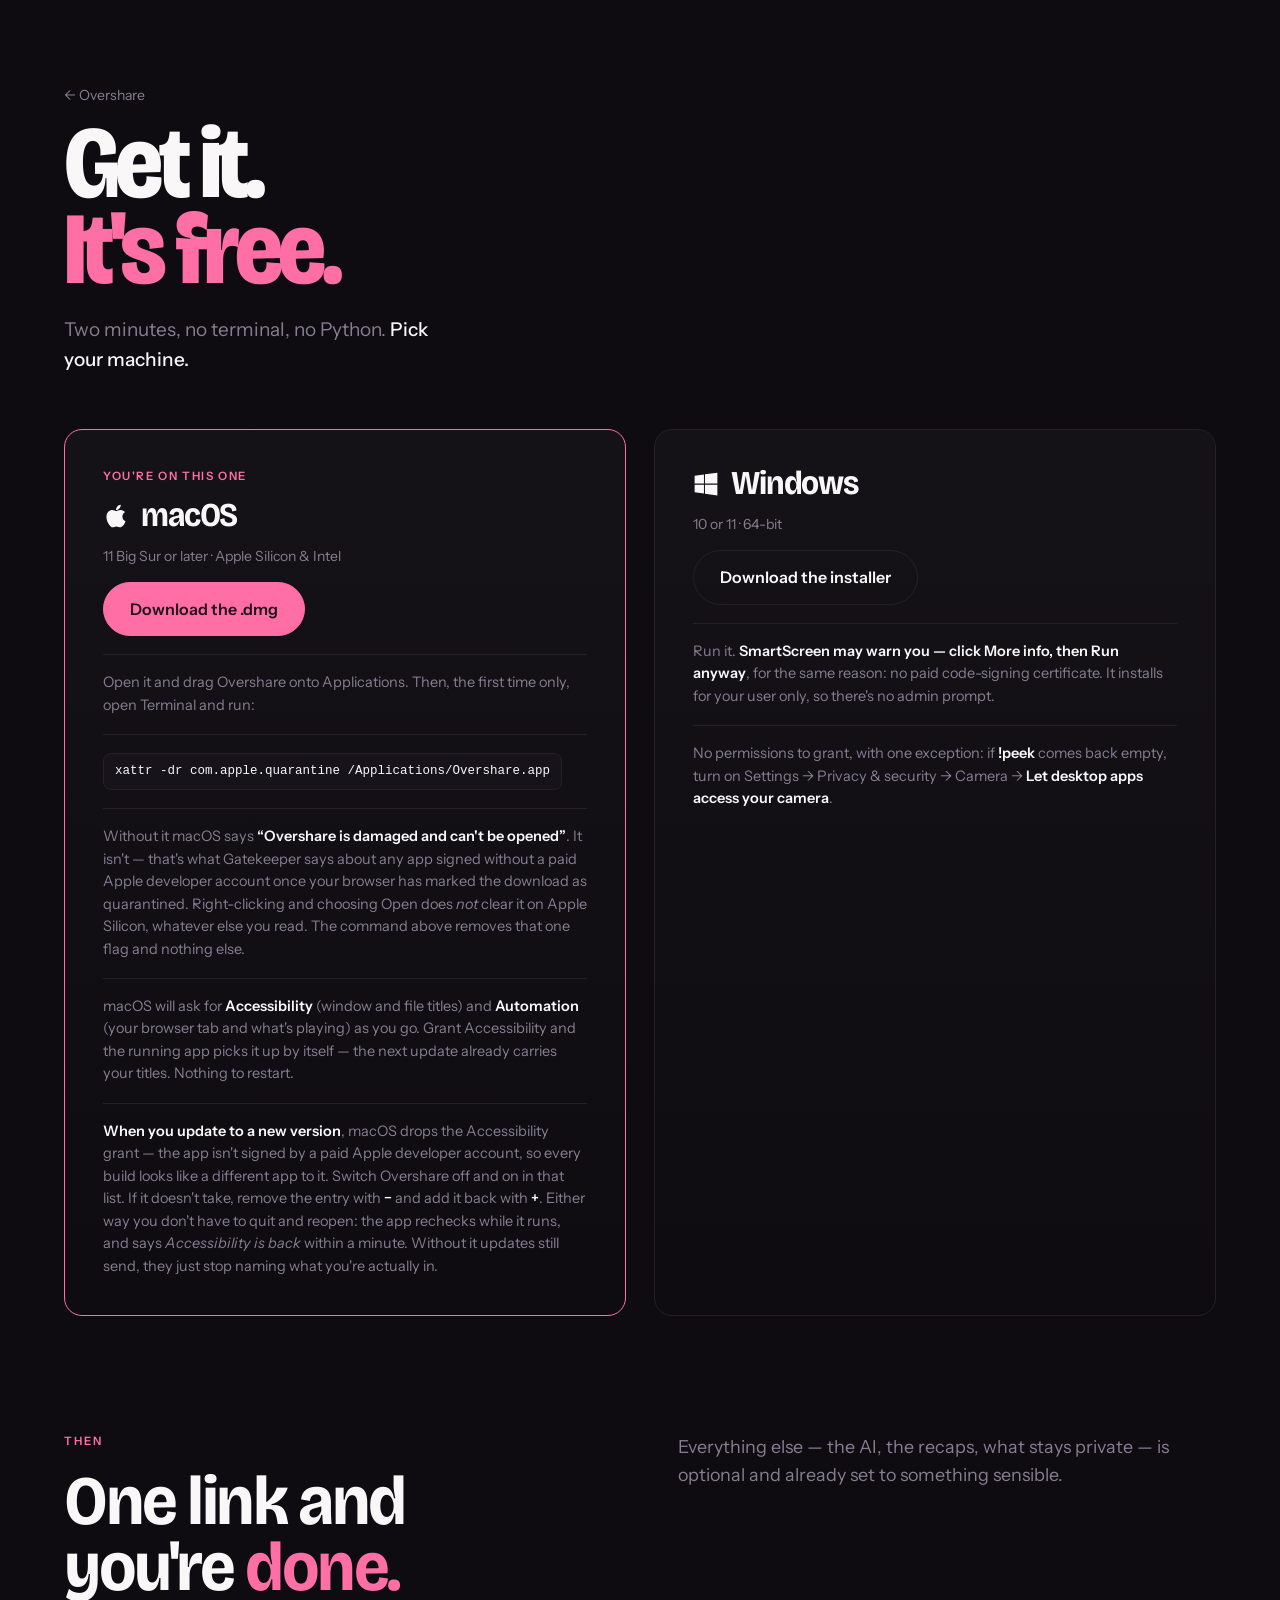
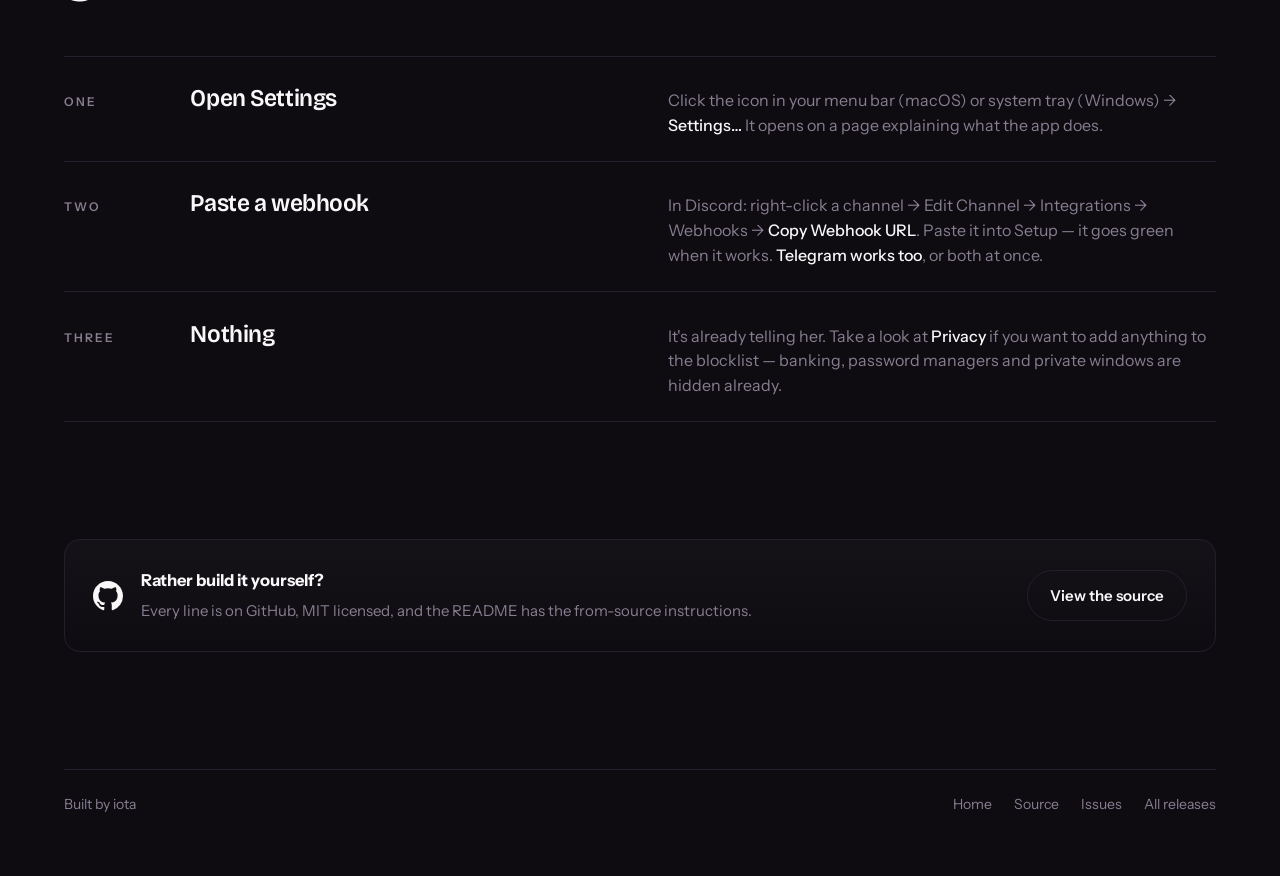
==== commit 51f3704e: "The AX grant isn't read at launch — stop telling people to restart 35891e6 walked back the claim abo" ====
--- a/docs/install.html
+++ b/docs/install.html
@@ -55,14 +55,16 @@
         command above removes that one flag and nothing else.</p>
       <p class="note">macOS will ask for <b>Accessibility</b> (window and file
         titles) and <b>Automation</b> (your browser tab and what's playing) as you
-        go. After granting Accessibility, quit from the menu bar and reopen.</p>
+        go. Grant Accessibility and the running app picks it up by itself —
+        the next update already carries your titles. Nothing to restart.</p>
       <p class="note"><b>When you update to a new version</b>, macOS drops the
         Accessibility grant — the app isn't signed by a paid Apple developer
         account, so every build looks like a different app to it. Switch
-        Overshare off and on in that list, then <b>quit and reopen the app</b> —
-        the permission is only read at launch. If it still doesn't take, remove
-        the entry with <b>−</b> and add it back with <b>+</b>. Without it
-        updates still send, they just stop naming what you're actually in.</p>
+        Overshare off and on in that list. If it doesn't take, remove the entry
+        with <b>−</b> and add it back with <b>+</b>. Either way you don't
+        have to quit and reopen: the app rechecks while it runs, and says
+        <i>Accessibility is back</i> within a minute. Without it updates still
+        send, they just stop naming what you're actually in.</p>
     </div>
 
     <div class="plat up" id="win" style="--d:80ms">
@@ -178,5 +180,12 @@
   })();
 </script>
 
+<!-- Cloudflare Web Analytics. Cookieless and no personal data, which is why it
+     needs no consent banner — a page about an app that watches people should
+     not quietly watch its own readers. Only pages carrying this tag report, so
+     the shared iota-x.github.io host stays out of it. Placed here, before the
+     closing body tag, because that is where Cloudflare's own instructions put
+     it; `type=module` defers it regardless. -->
+<script type='module' src='https://static.cloudflareinsights.com/beacon.min.js' data-cf-beacon='{"token": "5445d89a002241e0a32bc3d2fbadbbad"}'></script>
 </body>
 </html>
--- a/docs/style.css
+++ b/docs/style.css
@@ -176,10 +176,10 @@
   .dl svg { width: 17px; height: 17px; fill: currentColor; }
   .meta { color: var(--mute); font-size: 13px; letter-spacing: .01em; }
 
-  /* --- The watcher --------------------------------------------------------
-     An original ringed-iris eye, not anyone's character art. The pupil tracks
-     the cursor for as long as you're on the page: the product watches you, so
-     the page does too. */
+  /* --- The eye ------------------------------------------------------------
+     The site mark. An original ringed-iris eye, not anyone's character art.
+     The pupil tracks the cursor for as long as you're on the page: the product
+     watches you, so the page does too. */
   .eye { display: block; overflow: visible; }
   .eye .lid   { fill: none; stroke: currentColor; stroke-width: 2.6;
                 stroke-linecap: round; stroke-linejoin: round; }
@@ -195,24 +195,6 @@
     0%, 92%, 100% { transform: scaleY(1); }
     95%           { transform: scaleY(.06); }
   }
-
-  .watcher {
-    display: flex; flex-direction: column; align-items: center; gap: 22px;
-    padding-block: var(--beat); text-align: center; color: var(--rose);
-  }
-  .watcher .art {
-    display: block; width: 100%; max-width: 1100px; height: auto;
-    border: 1px solid var(--edge); border-radius: 14px;
-    box-shadow: 0 50px 120px -50px rgba(255,111,165,.28),
-                0 40px 100px -60px rgba(0,0,0,.9);
-  }
-  /* The picture already says the line, so the caption stays a caption. */
-  .watcher p { margin: 0; }
-  .watcher small { color: var(--mute); font-size: 15px; }
-  /* Says out loud what the picture is doing there. Quieter than the caption
-     above it, because it's the legal note and not the joke. */
-  .watcher .fineprint { max-width: 62ch; }
-  .watcher .fineprint small { font-size: 12.5px; line-height: 1.55; opacity: .62; }
 
   .mark .eye { width: 22px; height: 22px; color: var(--rose); }
 
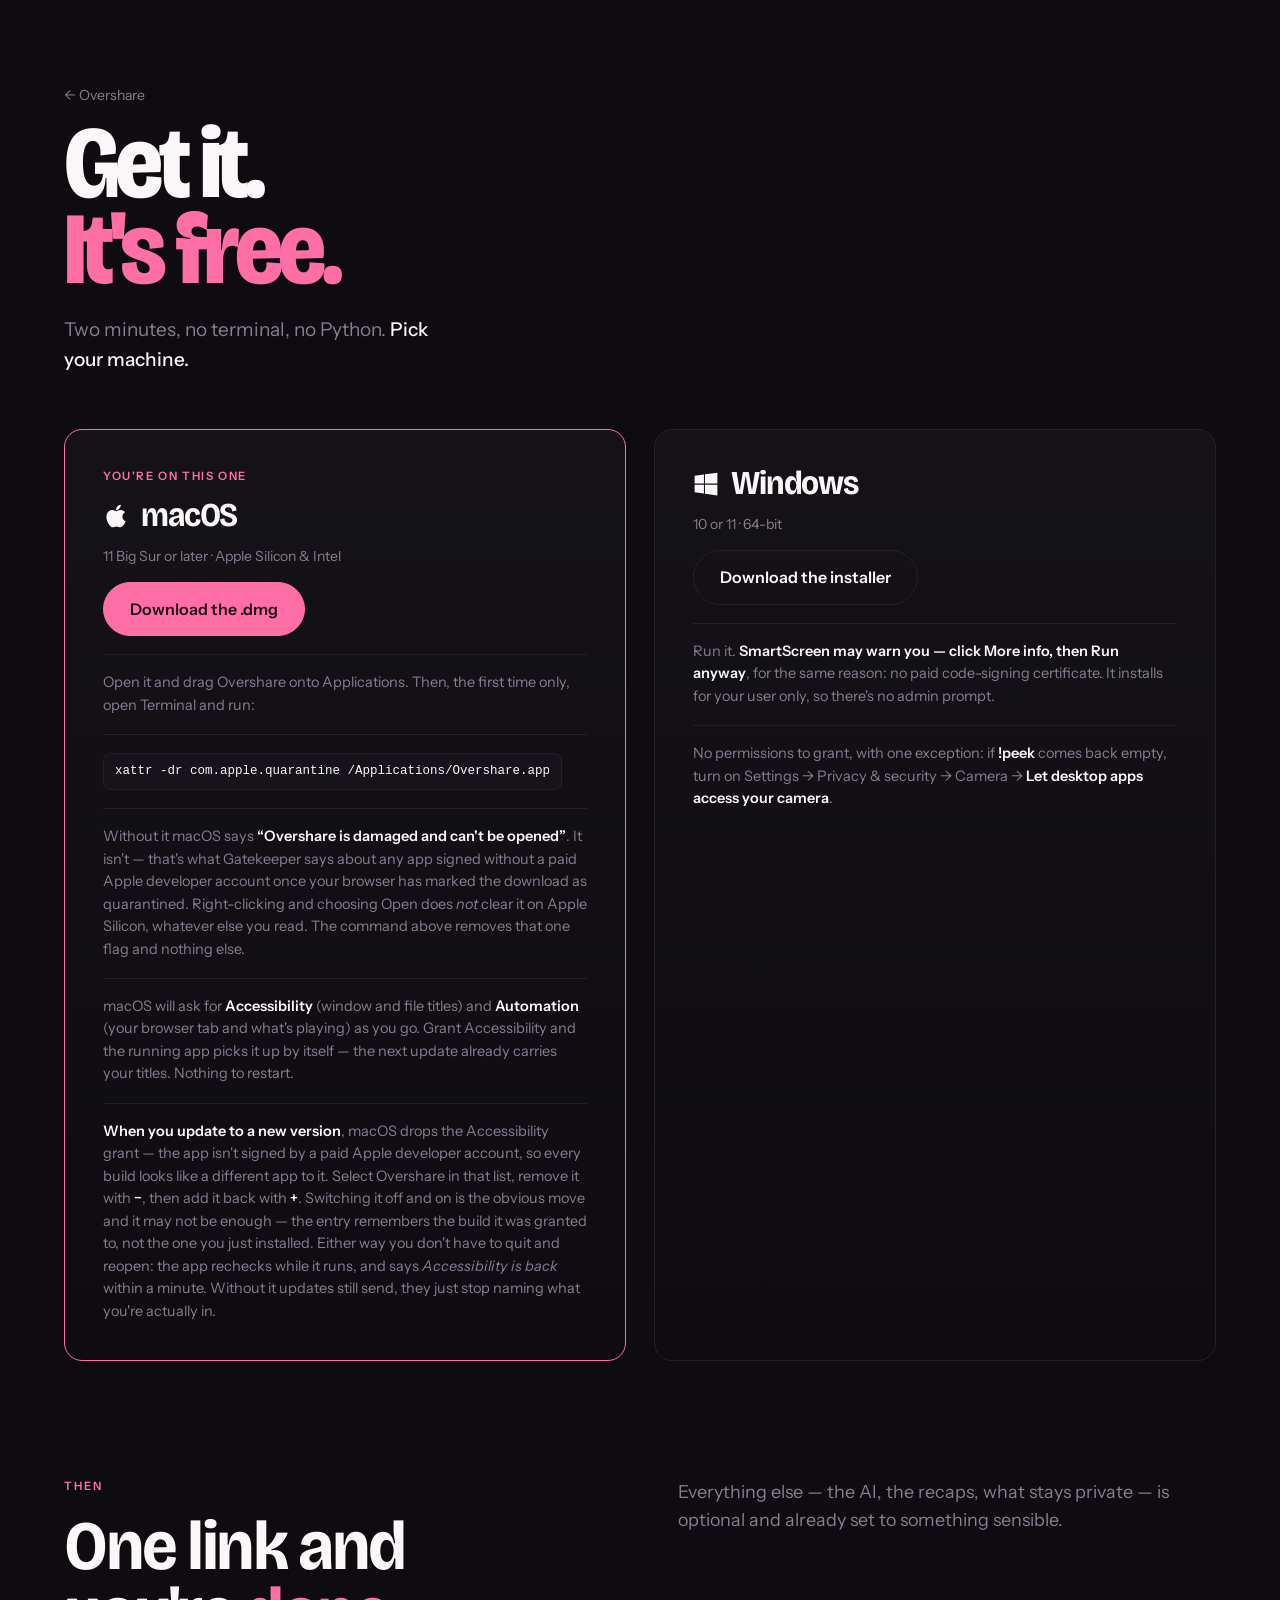
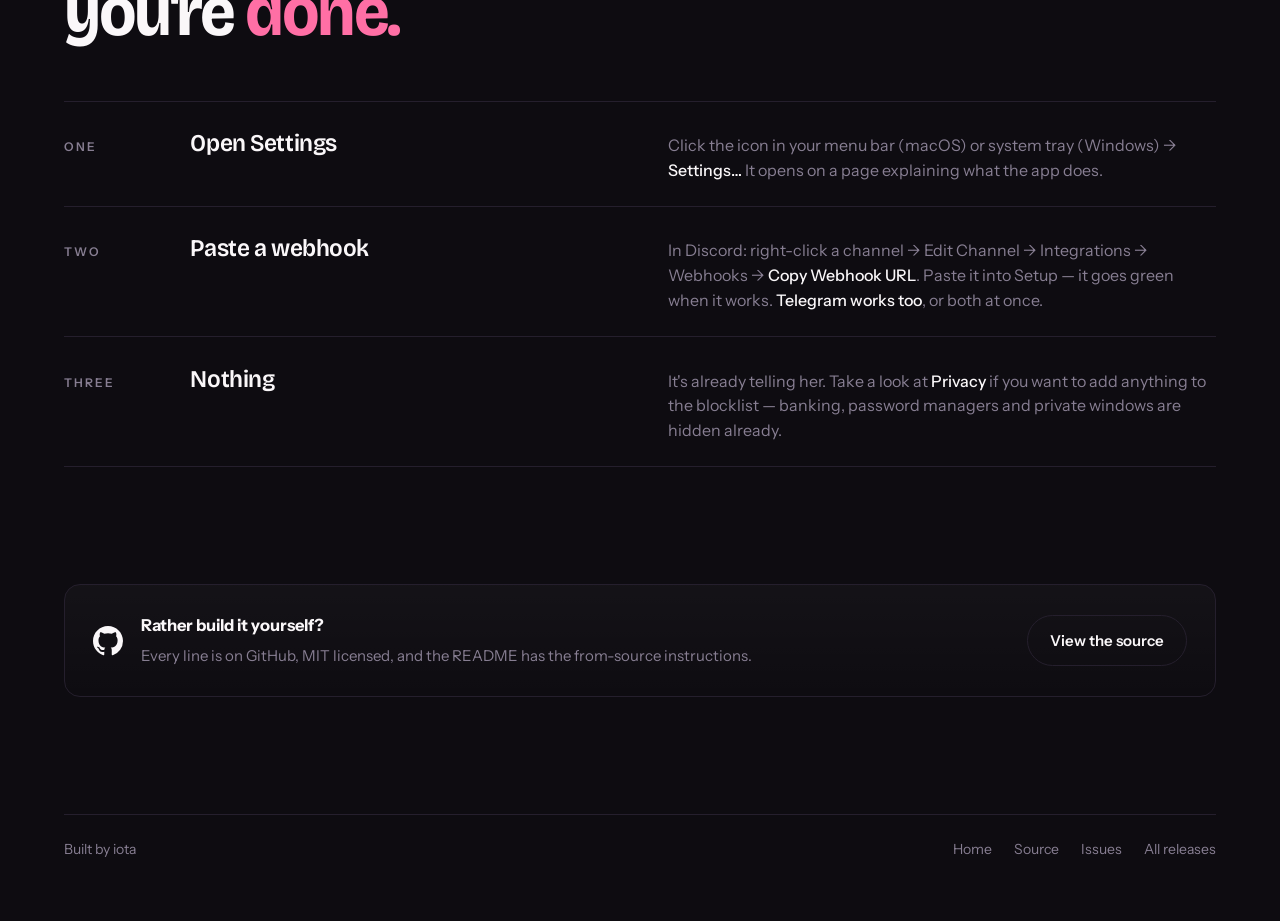
==== commit 8d606d53: "Lead with remove-and-re-add, which is what actually worked The guidance has led with "switch it off " ====
--- a/docs/install.html
+++ b/docs/install.html
@@ -59,12 +59,14 @@
         the next update already carries your titles. Nothing to restart.</p>
       <p class="note"><b>When you update to a new version</b>, macOS drops the
         Accessibility grant — the app isn't signed by a paid Apple developer
-        account, so every build looks like a different app to it. Switch
-        Overshare off and on in that list. If it doesn't take, remove the entry
-        with <b>−</b> and add it back with <b>+</b>. Either way you don't
-        have to quit and reopen: the app rechecks while it runs, and says
-        <i>Accessibility is back</i> within a minute. Without it updates still
-        send, they just stop naming what you're actually in.</p>
+        account, so every build looks like a different app to it. Select
+        Overshare in that list, remove it with <b>−</b>, then add it back with
+        <b>+</b>. Switching it off and on is the obvious move and it may not be
+        enough — the entry remembers the build it was granted to, not the one
+        you just installed. Either way you don't have to quit and reopen: the
+        app rechecks while it runs, and says <i>Accessibility is back</i>
+        within a minute. Without it updates still send, they just stop naming
+        what you're actually in.</p>
     </div>
 
     <div class="plat up" id="win" style="--d:80ms">
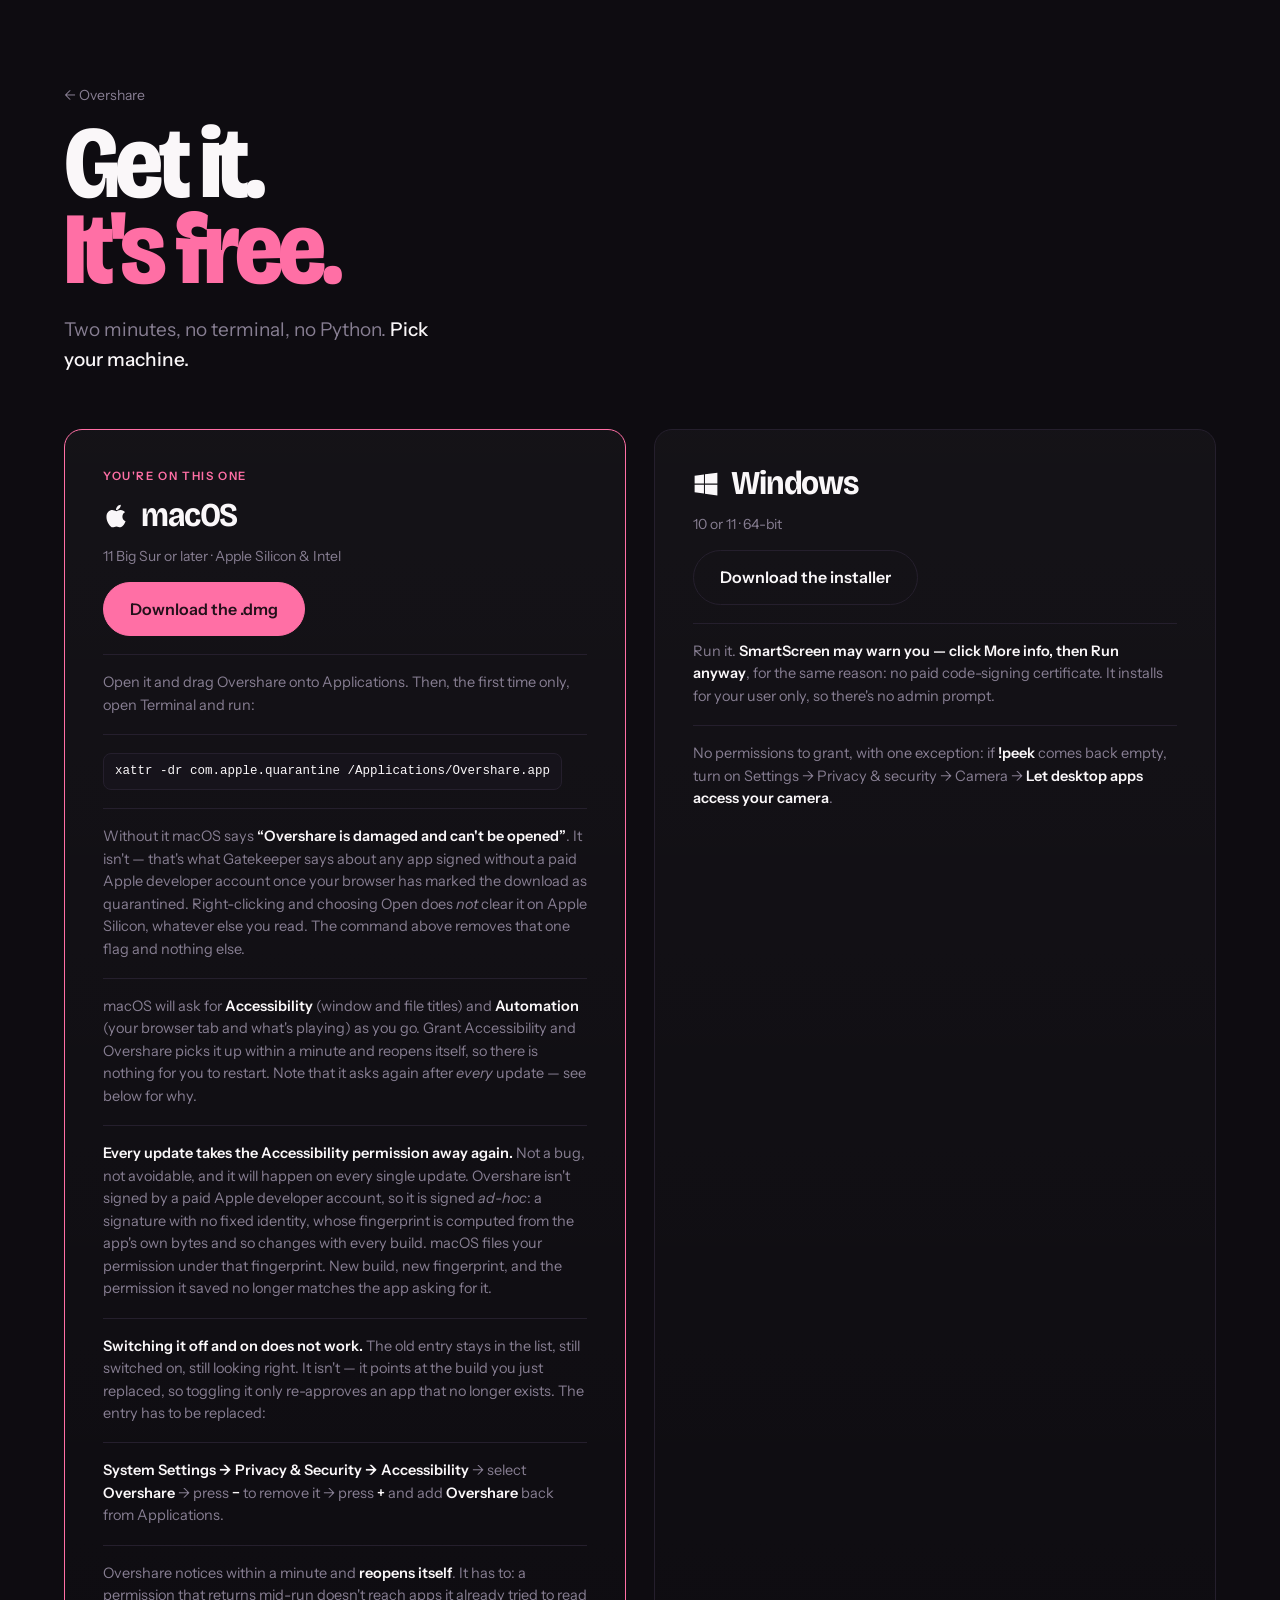
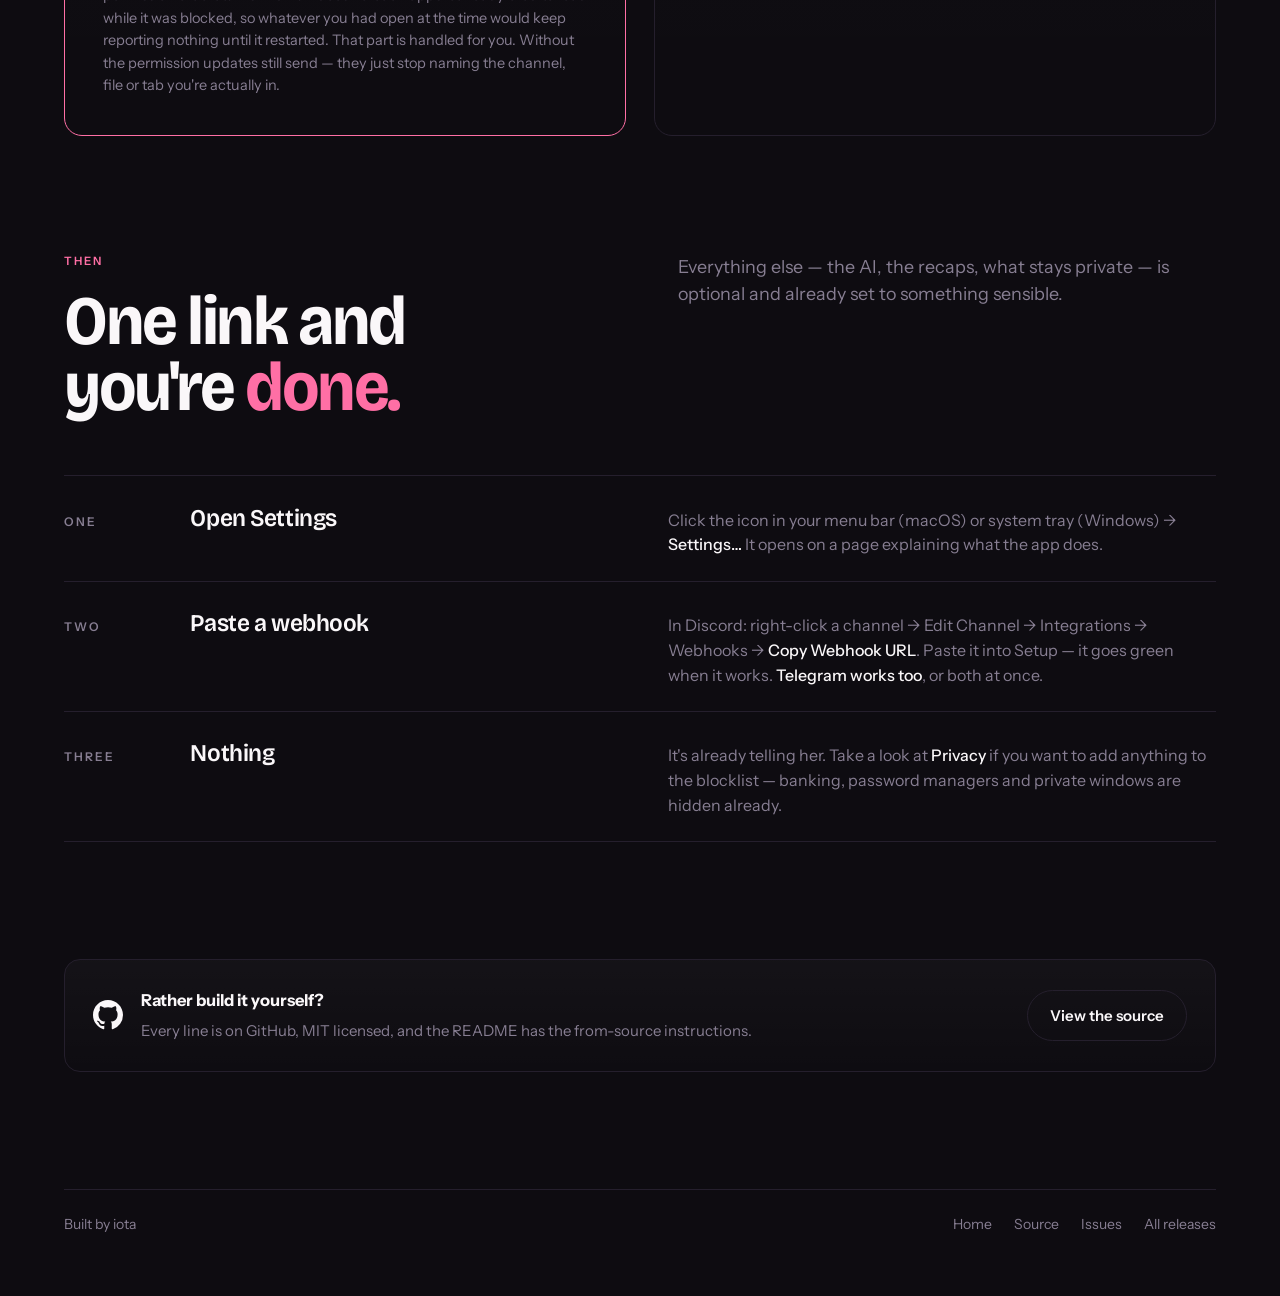
==== commit e7501d64: "Reopen after a re-grant, and say plainly that every update costs it Two things, both about the same " ====
--- a/docs/install.html
+++ b/docs/install.html
@@ -55,18 +55,30 @@
         command above removes that one flag and nothing else.</p>
       <p class="note">macOS will ask for <b>Accessibility</b> (window and file
         titles) and <b>Automation</b> (your browser tab and what's playing) as you
-        go. Grant Accessibility and the running app picks it up by itself —
-        the next update already carries your titles. Nothing to restart.</p>
-      <p class="note"><b>When you update to a new version</b>, macOS drops the
-        Accessibility grant — the app isn't signed by a paid Apple developer
-        account, so every build looks like a different app to it. Select
-        Overshare in that list, remove it with <b>−</b>, then add it back with
-        <b>+</b>. Switching it off and on is the obvious move and it may not be
-        enough — the entry remembers the build it was granted to, not the one
-        you just installed. Either way you don't have to quit and reopen: the
-        app rechecks while it runs, and says <i>Accessibility is back</i>
-        within a minute. Without it updates still send, they just stop naming
-        what you're actually in.</p>
+        go. Grant Accessibility and Overshare picks it up within a minute and
+        reopens itself, so there is nothing for you to restart. Note that it
+        asks again after <i>every</i> update — see below for why.</p>
+      <p class="note" id="regrant"><b>Every update takes the Accessibility
+        permission away again.</b> Not a bug, not avoidable, and it will happen
+        on every single update. Overshare isn't signed by a paid Apple developer
+        account, so it is signed <i>ad-hoc</i>: a signature with no fixed
+        identity, whose fingerprint is computed from the app's own bytes and so
+        changes with every build. macOS files your permission under that
+        fingerprint. New build, new fingerprint, and the permission it saved no
+        longer matches the app asking for it.</p>
+      <p class="note"><b>Switching it off and on does not work.</b> The old
+        entry stays in the list, still switched on, still looking right. It
+        isn't — it points at the build you just replaced, so toggling it only
+        re-approves an app that no longer exists. The entry has to be replaced:</p>
+      <p class="note"><b>System Settings → Privacy &amp; Security →
+        Accessibility</b> → select <b>Overshare</b> → press <b>−</b> to remove
+        it → press <b>+</b> and add <b>Overshare</b> back from Applications.</p>
+      <p class="note">Overshare notices within a minute and <b>reopens itself</b>.
+        It has to: a permission that returns mid-run doesn't reach apps it
+        already tried to read while it was blocked, so whatever you had open at
+        the time would keep reporting nothing until it restarted. That part is
+        handled for you. Without the permission updates still send — they just
+        stop naming the channel, file or tab you're actually in.</p>
     </div>
 
     <div class="plat up" id="win" style="--d:80ms">
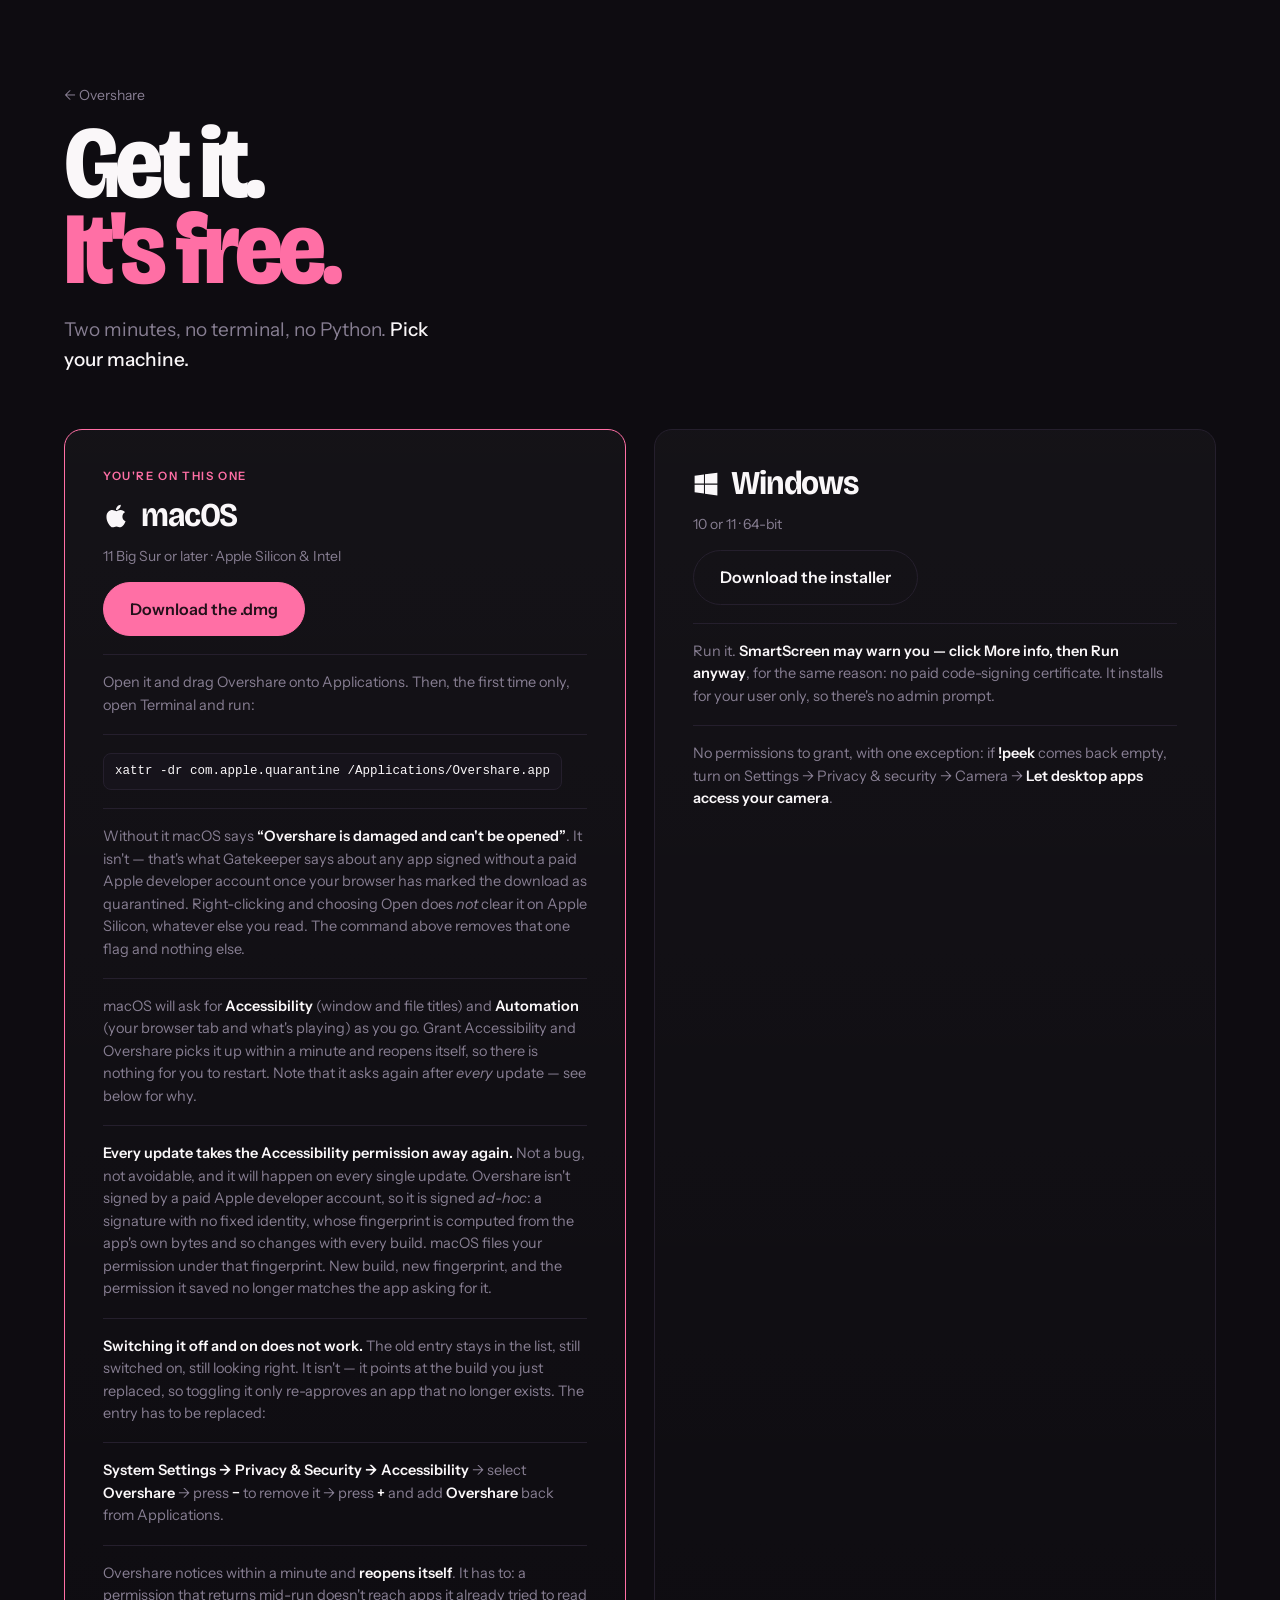
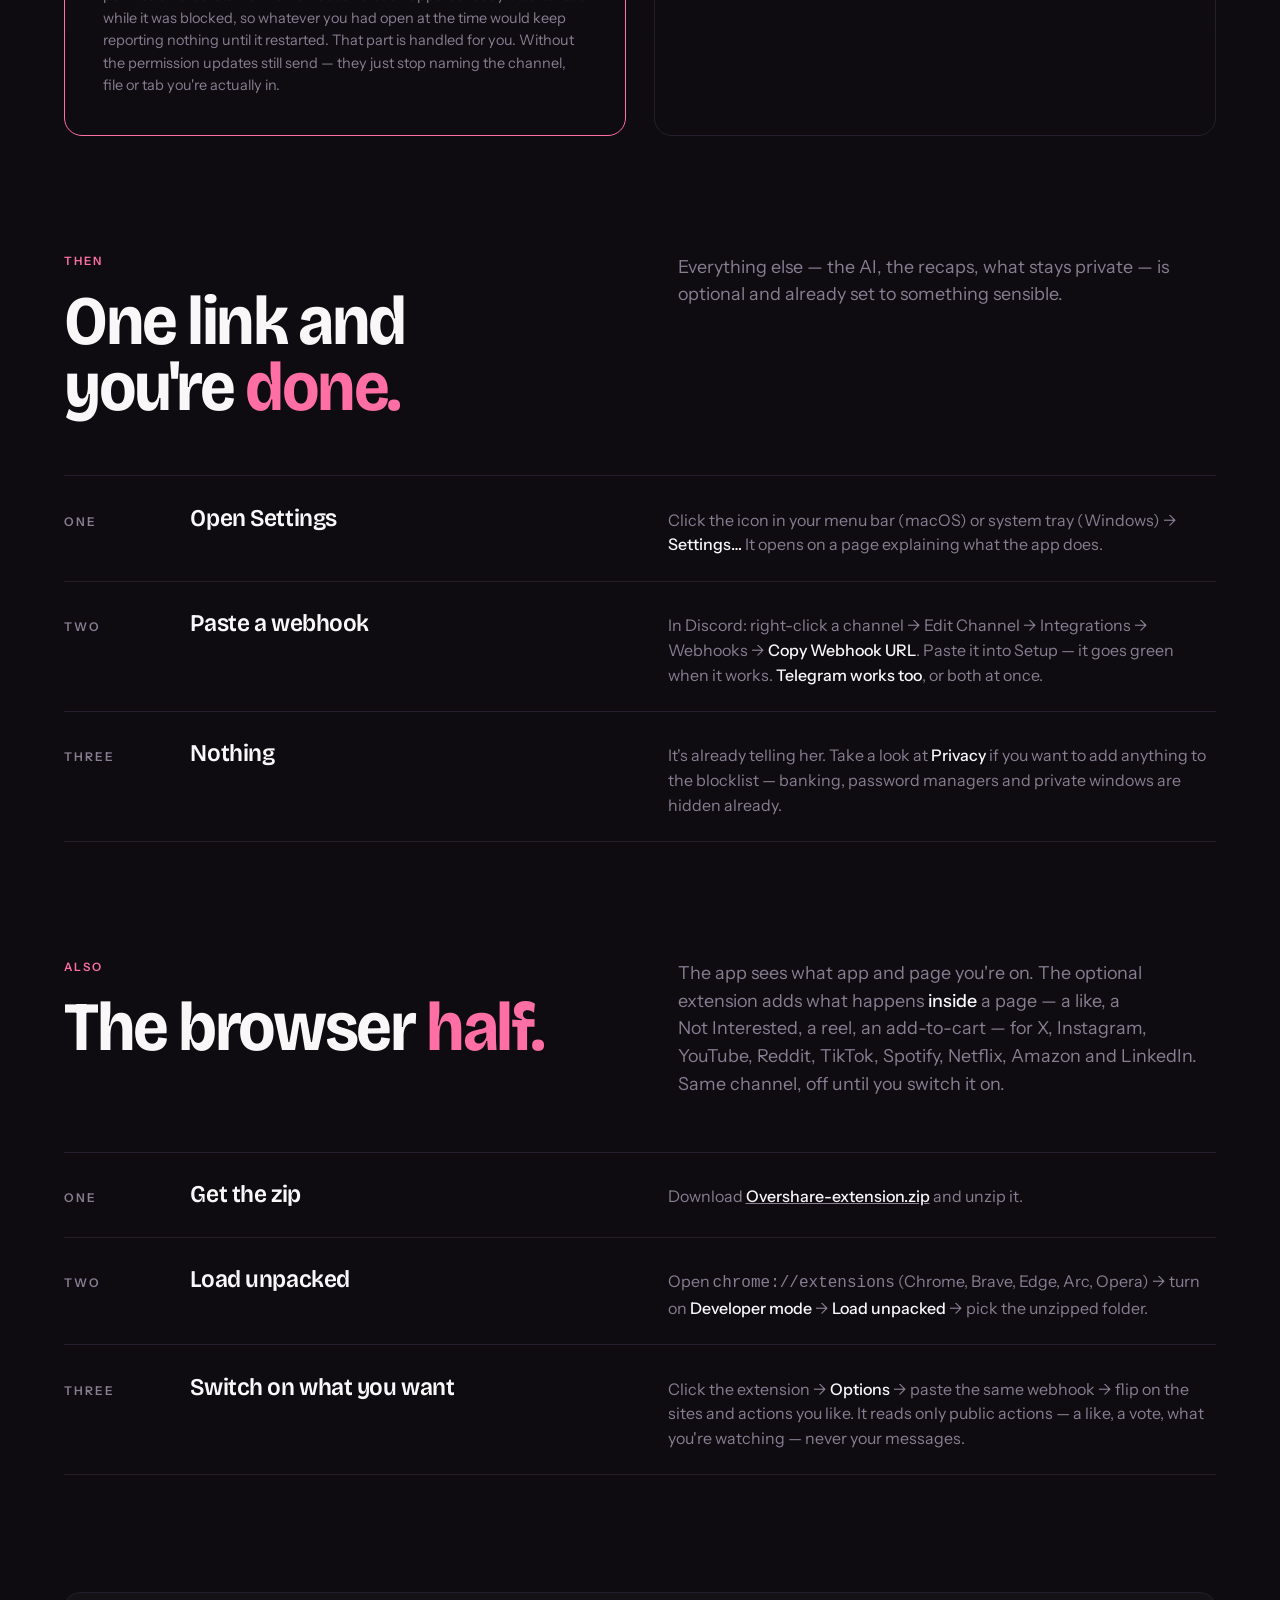
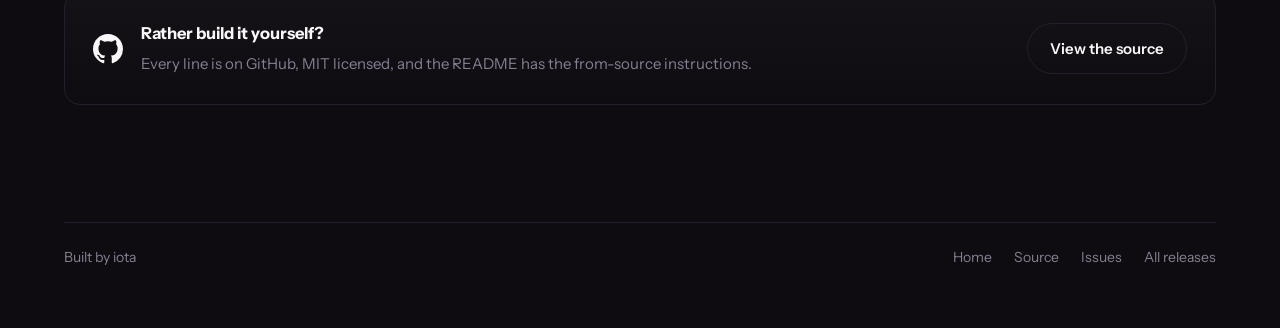
==== commit 7ba25aca: "Ship the extension with releases, and put it in the guides The browser extension had no distribution" ====
--- a/docs/install.html
+++ b/docs/install.html
@@ -136,6 +136,45 @@
   </section>
 
   <section class="beat" style="padding-top:0">
+    <div class="split">
+      <div class="lines up">
+        <span class="kicker">Also</span>
+        <h2>The browser <em>half.</em></h2>
+      </div>
+      <div class="say up">
+        <p>The app sees what app and page you're on. The optional extension adds
+           what happens <b>inside</b> a page — a like, a Not&nbsp;Interested, a
+           reel, an add-to-cart — for X, Instagram, YouTube, Reddit, TikTok,
+           Spotify, Netflix, Amazon and LinkedIn. Same channel, off until you
+           switch it on.</p>
+      </div>
+    </div>
+
+    <div class="rows">
+      <div class="row up">
+        <span class="k">One</span>
+        <h3>Get the zip</h3>
+        <p>Download <a id="dl-ext" href="https://github.com/iota-x/overshare/releases/latest/download/Overshare-extension.zip"><b>Overshare-extension.zip</b></a>
+           and unzip it.</p>
+      </div>
+      <div class="row up">
+        <span class="k">Two</span>
+        <h3>Load unpacked</h3>
+        <p>Open <code>chrome://extensions</code> (Chrome, Brave, Edge, Arc,
+           Opera) → turn on <b>Developer mode</b> → <b>Load unpacked</b> → pick
+           the unzipped folder.</p>
+      </div>
+      <div class="row up">
+        <span class="k">Three</span>
+        <h3>Switch on what you want</h3>
+        <p>Click the extension → <b>Options</b> → paste the same webhook → flip on
+           the sites and actions you like. It reads only public actions — a like,
+           a vote, what you're watching — never your messages.</p>
+      </div>
+    </div>
+  </section>
+
+  <section class="beat" style="padding-top:0">
     <div class="oss up">
       <svg class="mk" viewBox="0 0 16 16" aria-hidden="true"><path d="M8 0C3.58 0 0 3.58 0 8c0 3.54 2.29 6.53 5.47 7.59.4.07.55-.17.55-.38 0-.19-.01-.82-.01-1.49-2.01.37-2.53-.49-2.69-.94-.09-.23-.48-.94-.82-1.13-.28-.15-.68-.52-.01-.53.63-.01 1.08.58 1.23.82.72 1.21 1.87.87 2.33.66.07-.52.28-.87.51-1.07-1.78-.2-3.64-.89-3.64-3.95 0-.87.31-1.59.82-2.15-.08-.2-.36-1.02.08-2.12 0 0 .67-.21 2.2.82.64-.18 1.32-.27 2-.27s1.36.09 2 .27c1.53-1.04 2.2-.82 2.2-.82.44 1.1.16 1.92.08 2.12.51.56.82 1.27.82 2.15 0 3.07-1.87 3.75-3.65 3.95.29.25.54.73.54 1.48 0 1.07-.01 1.93-.01 2.2 0 .21.15.46.55.38A8.01 8.01 0 0 0 16 8c0-4.42-3.58-8-8-8Z"/></svg>
       <div><b>Rather build it yourself?</b>
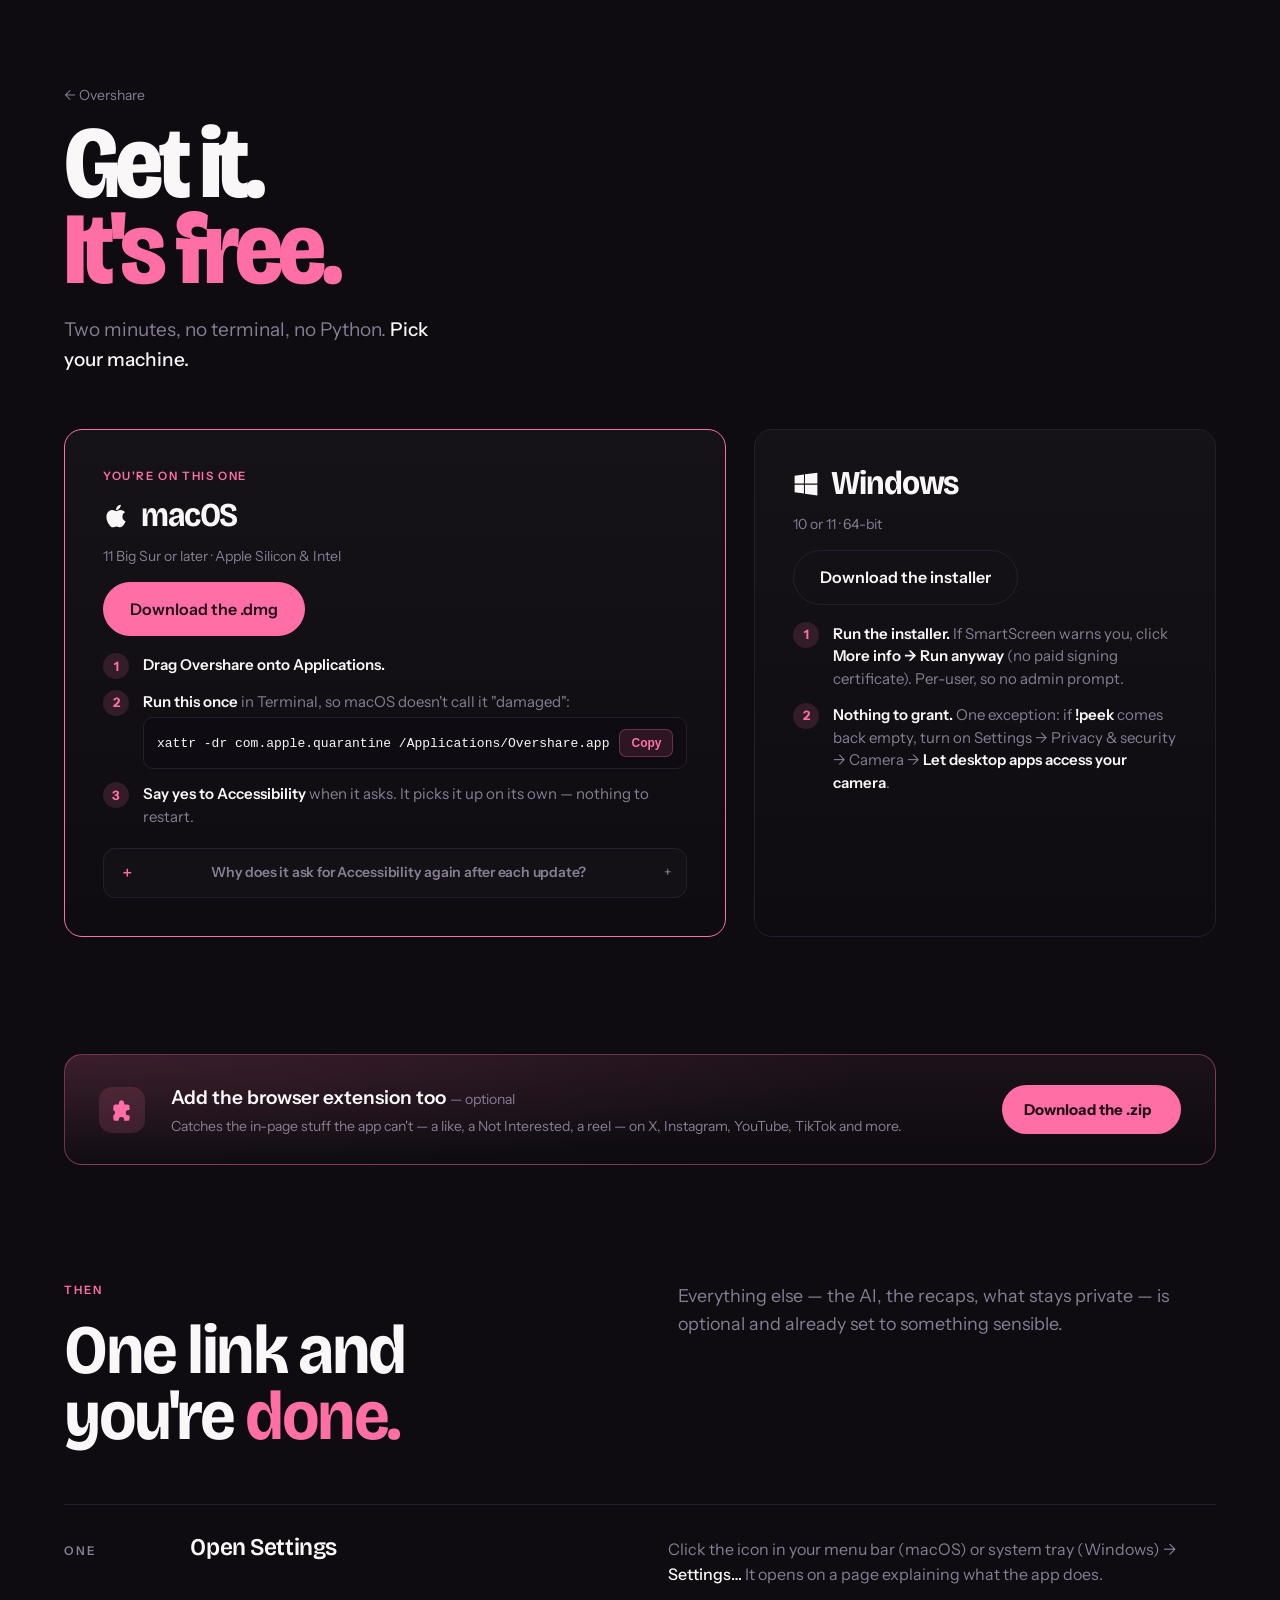
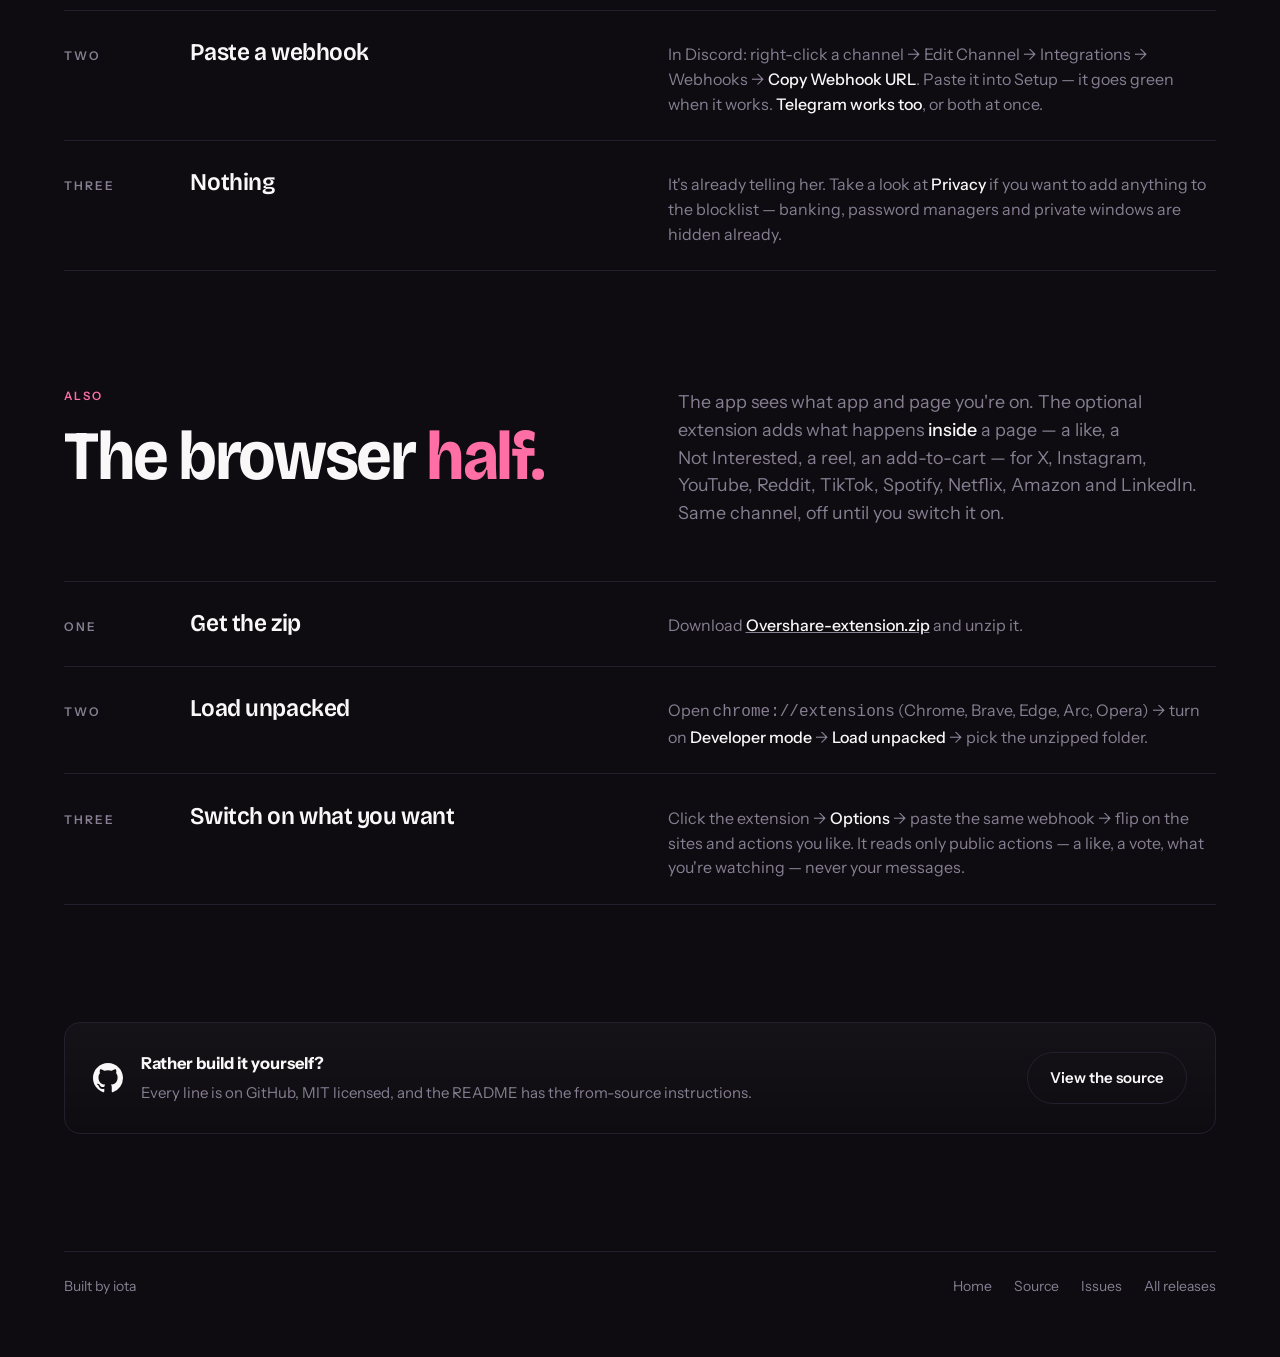
==== commit af67dd72: "Make the install page scannable, and the extension impossible to miss Two problems: the extension do" ====
--- a/docs/install.html
+++ b/docs/install.html
@@ -44,41 +44,28 @@
       <p class="req">11 Big Sur or later · Apple Silicon &amp; Intel</p>
       <a class="dl on" id="dl-mac" href="https://github.com/iota-x/overshare/releases/latest/download/Overshare-macOS.dmg">
         Download the .dmg</a>
-      <p class="note">Open it and drag Overshare onto Applications. Then, the
-        first time only, open Terminal and run:</p>
-      <p class="note"><code>xattr -dr com.apple.quarantine /Applications/Overshare.app</code></p>
-      <p class="note">Without it macOS says <b>“Overshare is damaged and can't
-        be opened”</b>. It isn't — that's what Gatekeeper says about any app
-        signed without a paid Apple developer account once your browser has
-        marked the download as quarantined. Right-clicking and choosing Open
-        does <i>not</i> clear it on Apple Silicon, whatever else you read. The
-        command above removes that one flag and nothing else.</p>
-      <p class="note">macOS will ask for <b>Accessibility</b> (window and file
-        titles) and <b>Automation</b> (your browser tab and what's playing) as you
-        go. Grant Accessibility and Overshare picks it up within a minute and
-        reopens itself, so there is nothing for you to restart. Note that it
-        asks again after <i>every</i> update — see below for why.</p>
-      <p class="note" id="regrant"><b>Every update takes the Accessibility
-        permission away again.</b> Not a bug, not avoidable, and it will happen
-        on every single update. Overshare isn't signed by a paid Apple developer
-        account, so it is signed <i>ad-hoc</i>: a signature with no fixed
-        identity, whose fingerprint is computed from the app's own bytes and so
-        changes with every build. macOS files your permission under that
-        fingerprint. New build, new fingerprint, and the permission it saved no
-        longer matches the app asking for it.</p>
-      <p class="note"><b>Switching it off and on does not work.</b> The old
-        entry stays in the list, still switched on, still looking right. It
-        isn't — it points at the build you just replaced, so toggling it only
-        re-approves an app that no longer exists. The entry has to be replaced:</p>
-      <p class="note"><b>System Settings → Privacy &amp; Security →
-        Accessibility</b> → select <b>Overshare</b> → press <b>−</b> to remove
-        it → press <b>+</b> and add <b>Overshare</b> back from Applications.</p>
-      <p class="note">Overshare notices within a minute and <b>reopens itself</b>.
-        It has to: a permission that returns mid-run doesn't reach apps it
-        already tried to read while it was blocked, so whatever you had open at
-        the time would keep reporting nothing until it restarted. That part is
-        handled for you. Without the permission updates still send — they just
-        stop naming the channel, file or tab you're actually in.</p>
+      <ol class="steps">
+        <li><b>Drag Overshare onto Applications.</b></li>
+        <li><b>Run this once</b> in Terminal, so macOS doesn't call it "damaged":
+          <span class="cmd"><code id="xattr">xattr -dr com.apple.quarantine /Applications/Overshare.app</code><button data-copy="#xattr">Copy</button></span>
+        </li>
+        <li><b>Say yes to Accessibility</b> when it asks. It picks it up on its
+          own — nothing to restart.</li>
+      </ol>
+      <details class="why" id="regrant">
+        <summary>Why does it ask for Accessibility again after each update?</summary>
+        <div class="why-body">
+          <p>Overshare isn't signed by a paid Apple account, so macOS gives every
+             new build a new fingerprint and files your permission under the old
+             one — it stops matching. This happens on <b>every</b> update.</p>
+          <p><b>Flipping the switch off and on won't fix it</b> (it re-approves the
+             old build). Replace the entry instead: <b>System Settings → Privacy
+             &amp; Security → Accessibility</b> → select <b>Overshare</b> → press
+             <b>−</b>, then <b>+</b> and add it back from Applications.</p>
+          <p>Overshare notices within a minute and <b>reopens itself</b> — that
+             part's automatic.</p>
+        </div>
+      </details>
     </div>
 
     <div class="plat up" id="win" style="--d:80ms">
@@ -90,14 +77,27 @@
       <p class="req">10 or 11 · 64-bit</p>
       <a class="dl" id="dl-win" href="https://github.com/iota-x/overshare/releases/latest/download/Overshare-Windows.exe">
         Download the installer</a>
-      <p class="note">Run it. <b>SmartScreen may warn you — click More info, then
-        Run anyway</b>, for the same reason: no paid code-signing certificate. It
-        installs for your user only, so there's no admin prompt.</p>
-      <p class="note">No permissions to grant, with one exception: if
-        <b>!peek</b> comes back empty, turn on Settings → Privacy &amp; security →
-        Camera → <b>Let desktop apps access your camera</b>.</p>
-    </div>
-  </section>
+      <ol class="steps">
+        <li><b>Run the installer.</b> If SmartScreen warns you, click <b>More
+          info → Run anyway</b> (no paid signing certificate). Per-user, so no
+          admin prompt.</li>
+        <li><b>Nothing to grant.</b> One exception: if <b>!peek</b> comes back
+          empty, turn on Settings → Privacy &amp; security → Camera →
+          <b>Let desktop apps access your camera</b>.</li>
+      </ol>
+    </div>
+  </section>
+
+  <a class="ext-band up" href="https://github.com/iota-x/overshare/releases/latest/download/Overshare-extension.zip" id="dl-ext">
+    <span class="ext-icon" aria-hidden="true">
+      <svg viewBox="0 0 24 24"><path d="M11 3a3 3 0 0 1 3 3v1h3a2 2 0 0 1 2 2v3h-1a2.5 2.5 0 1 0 0 5h1v3a2 2 0 0 1-2 2h-3v-1a2.5 2.5 0 1 0-5 0v1H6a2 2 0 0 1-2-2v-3H3a2.5 2.5 0 1 0 0-5H4V9a2 2 0 0 1 2-2h3V6a3 3 0 0 1 2-3Z" fill="currentColor"/></svg>
+    </span>
+    <span class="ext-copy">
+      <b>Add the browser extension too <span class="ext-opt">— optional</span></b>
+      <span>Catches the in-page stuff the app can't — a like, a Not&nbsp;Interested, a reel — on X, Instagram, YouTube, TikTok and more.</span>
+    </span>
+    <span class="ext-btn">Download the .zip<span id="ext-size"></span></span>
+  </a>
 
   <section class="beat" style="padding-top:0">
     <div class="split">
@@ -224,6 +224,10 @@
           if (/^Overshare-Setup-\d.*\.exe$/i.test(a.name)) {
             document.getElementById('dl-win').textContent = 'Download the installer · ' + mb(a.size);
           }
+          if (/^Overshare-extension\.zip$/i.test(a.name)) {
+            var es = document.getElementById('ext-size');
+            if (es) es.textContent = ' · ' + Math.round(a.size / 1024) + ' KB';
+          }
         });
         if (rel.tag_name) {
           document.getElementById('ver').textContent =
@@ -231,6 +235,20 @@
         }
       }).catch(function () {});
   })();
+
+  // Copy buttons on command blocks.
+  document.querySelectorAll('[data-copy]').forEach(function (btn) {
+    btn.addEventListener('click', function (e) {
+      e.preventDefault();
+      var el = document.querySelector(btn.getAttribute('data-copy'));
+      if (!el) return;
+      navigator.clipboard.writeText(el.textContent.trim()).then(function () {
+        var was = btn.textContent;
+        btn.textContent = 'Copied ✓';
+        setTimeout(function () { btn.textContent = was; }, 1400);
+      }).catch(function () {});
+    });
+  });
 </script>
 
 <!-- Cloudflare Web Analytics. Cookieless and no personal data, which is why it
--- a/docs/style.css
+++ b/docs/style.css
@@ -411,3 +411,86 @@
 .oss b { display: block; font-size: 16.5px; margin-bottom: 3px; }
 .oss span { color: var(--mute); font-size: 15px; }
 .oss .dl { flex: none; }
+
+  /* --- Extension band: the loud, unmissable download ---------------------- */
+  .ext-band {
+    display: flex; align-items: center; gap: clamp(16px, 2.4vw, 26px);
+    text-decoration: none; color: var(--text);
+    margin: 0 0 var(--beat); padding: clamp(20px, 2.6vw, 28px) clamp(22px, 3vw, 34px);
+    border: 1px solid rgba(255,111,165,.4); border-radius: 18px;
+    background:
+      radial-gradient(120% 180% at 0% 0%, rgba(255,111,165,.14), transparent 60%),
+      linear-gradient(180deg, rgba(255,111,165,.06), transparent);
+    transition: border-color .25s, transform .25s, background .25s;
+  }
+  .ext-band:hover { border-color: var(--rose); transform: translateY(-2px); }
+  .ext-icon {
+    flex: none; width: 46px; height: 46px; display: grid; place-items: center;
+    border-radius: 13px; background: rgba(255,111,165,.14); color: var(--rose);
+  }
+  .ext-icon svg { width: 26px; height: 26px; }
+  .ext-copy { display: flex; flex-direction: column; gap: 3px; min-width: 0; }
+  .ext-copy b { font-size: clamp(16px, 1.7vw, 19px); font-weight: 600; }
+  .ext-opt { color: var(--mute); font-weight: 400; font-size: .8em; }
+  .ext-copy span { color: var(--mute); font-size: 14px; line-height: 1.45; }
+  .ext-btn {
+    flex: none; margin-left: auto; white-space: nowrap;
+    background: var(--rose); color: #23101A; font-weight: 700; font-size: 15px;
+    padding: 13px 22px; border-radius: 999px;
+    display: inline-flex; align-items: center; gap: 8px;
+    transition: background .25s;
+  }
+  .ext-band:hover .ext-btn { background: #FF87B6; }
+  #ext-size { color: rgba(35,16,26,.6); font-weight: 600; }
+  @media (max-width: 720px) {
+    .ext-band { flex-wrap: wrap; }
+    .ext-btn { margin-left: 0; width: 100%; justify-content: center; }
+  }
+
+  /* --- "Why?" disclosures: keep the long explanations out of the way ------ */
+  details.why {
+    border: 1px solid var(--edge); border-radius: 12px;
+    padding: 0 16px; margin: 6px 0 0; background: rgba(255,255,255,.015);
+  }
+  details.why > summary {
+    cursor: pointer; list-style: none; padding: 13px 0; font-size: 14px;
+    font-weight: 600; color: var(--mute); display: flex; align-items: center; gap: 8px;
+  }
+  details.why > summary::-webkit-details-marker { display: none; }
+  details.why > summary::before {
+    content: "＋"; color: var(--rose); font-weight: 700; transition: transform .2s;
+  }
+  details.why[open] > summary::before { content: "－"; }
+  details.why[open] > summary { border-bottom: 1px solid var(--edge); }
+  details.why .why-body { padding: 6px 0 16px; }
+  details.why .why-body p { margin: 10px 0 0; }
+
+  /* --- Copyable command ---------------------------------------------------- */
+  .cmd {
+    display: flex; align-items: center; gap: 10px;
+    background: #0F0B12; border: 1px solid var(--edge); border-radius: 10px;
+    padding: 11px 13px; margin: 4px 0 0;
+  }
+  .cmd code { font-size: 13px; color: var(--text); overflow-x: auto; white-space: nowrap; flex: 1; }
+  .cmd button {
+    flex: none; cursor: pointer; font-size: 12px; font-weight: 600;
+    color: var(--rose); background: rgba(255,111,165,.12);
+    border: 1px solid rgba(255,111,165,.3); border-radius: 7px; padding: 6px 11px;
+    transition: background .2s;
+  }
+  .cmd button:hover { background: rgba(255,111,165,.22); }
+
+  /* --- Numbered steps: scannable, not a wall ------------------------------ */
+  ol.steps { list-style: none; counter-reset: s; margin: 4px 0 0; padding: 0;
+             display: flex; flex-direction: column; gap: 14px; }
+  ol.steps > li {
+    counter-increment: s; position: relative; padding-left: 40px;
+    font-size: 15px; line-height: 1.5; color: var(--mute);
+  }
+  ol.steps > li b { color: var(--text); font-weight: 600; }
+  ol.steps > li::before {
+    content: counter(s); position: absolute; left: 0; top: -1px;
+    width: 26px; height: 26px; border-radius: 50%;
+    background: rgba(255,111,165,.14); color: var(--rose);
+    font-size: 13px; font-weight: 700; display: grid; place-items: center;
+  }
